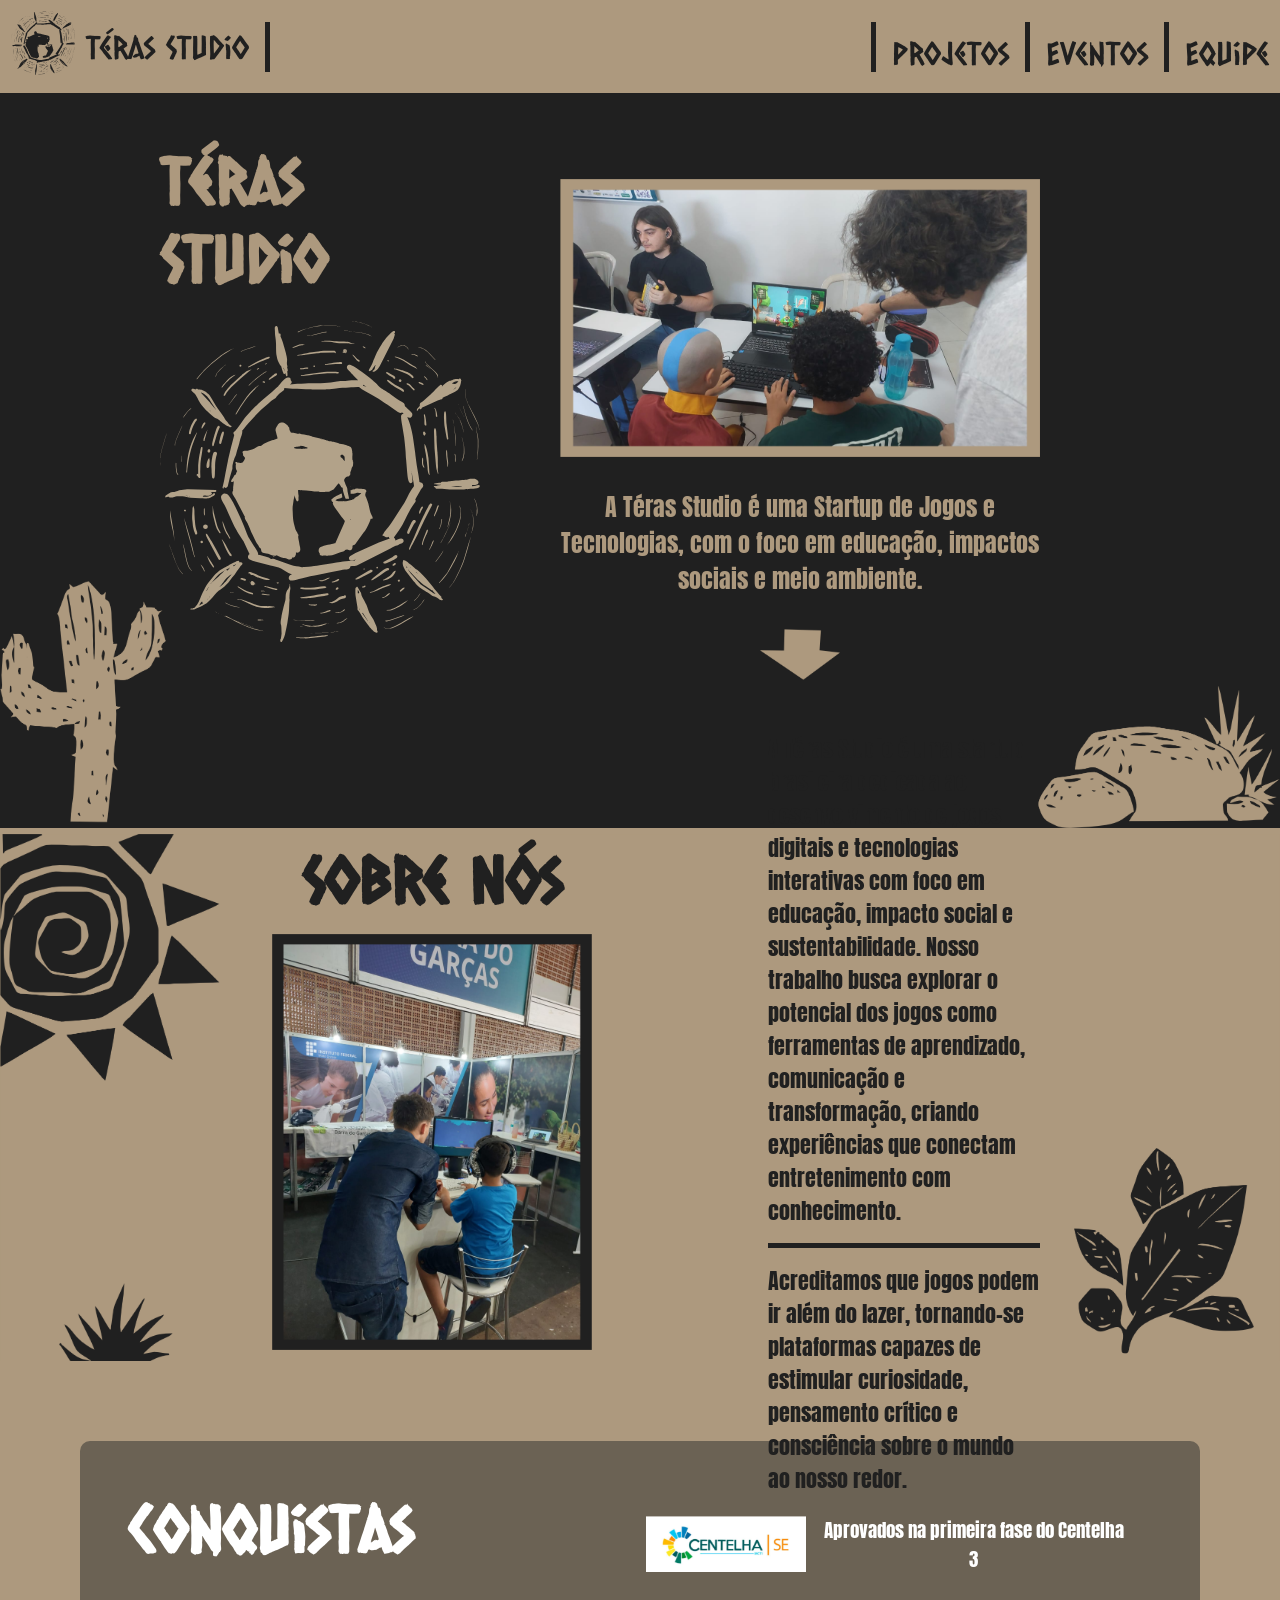
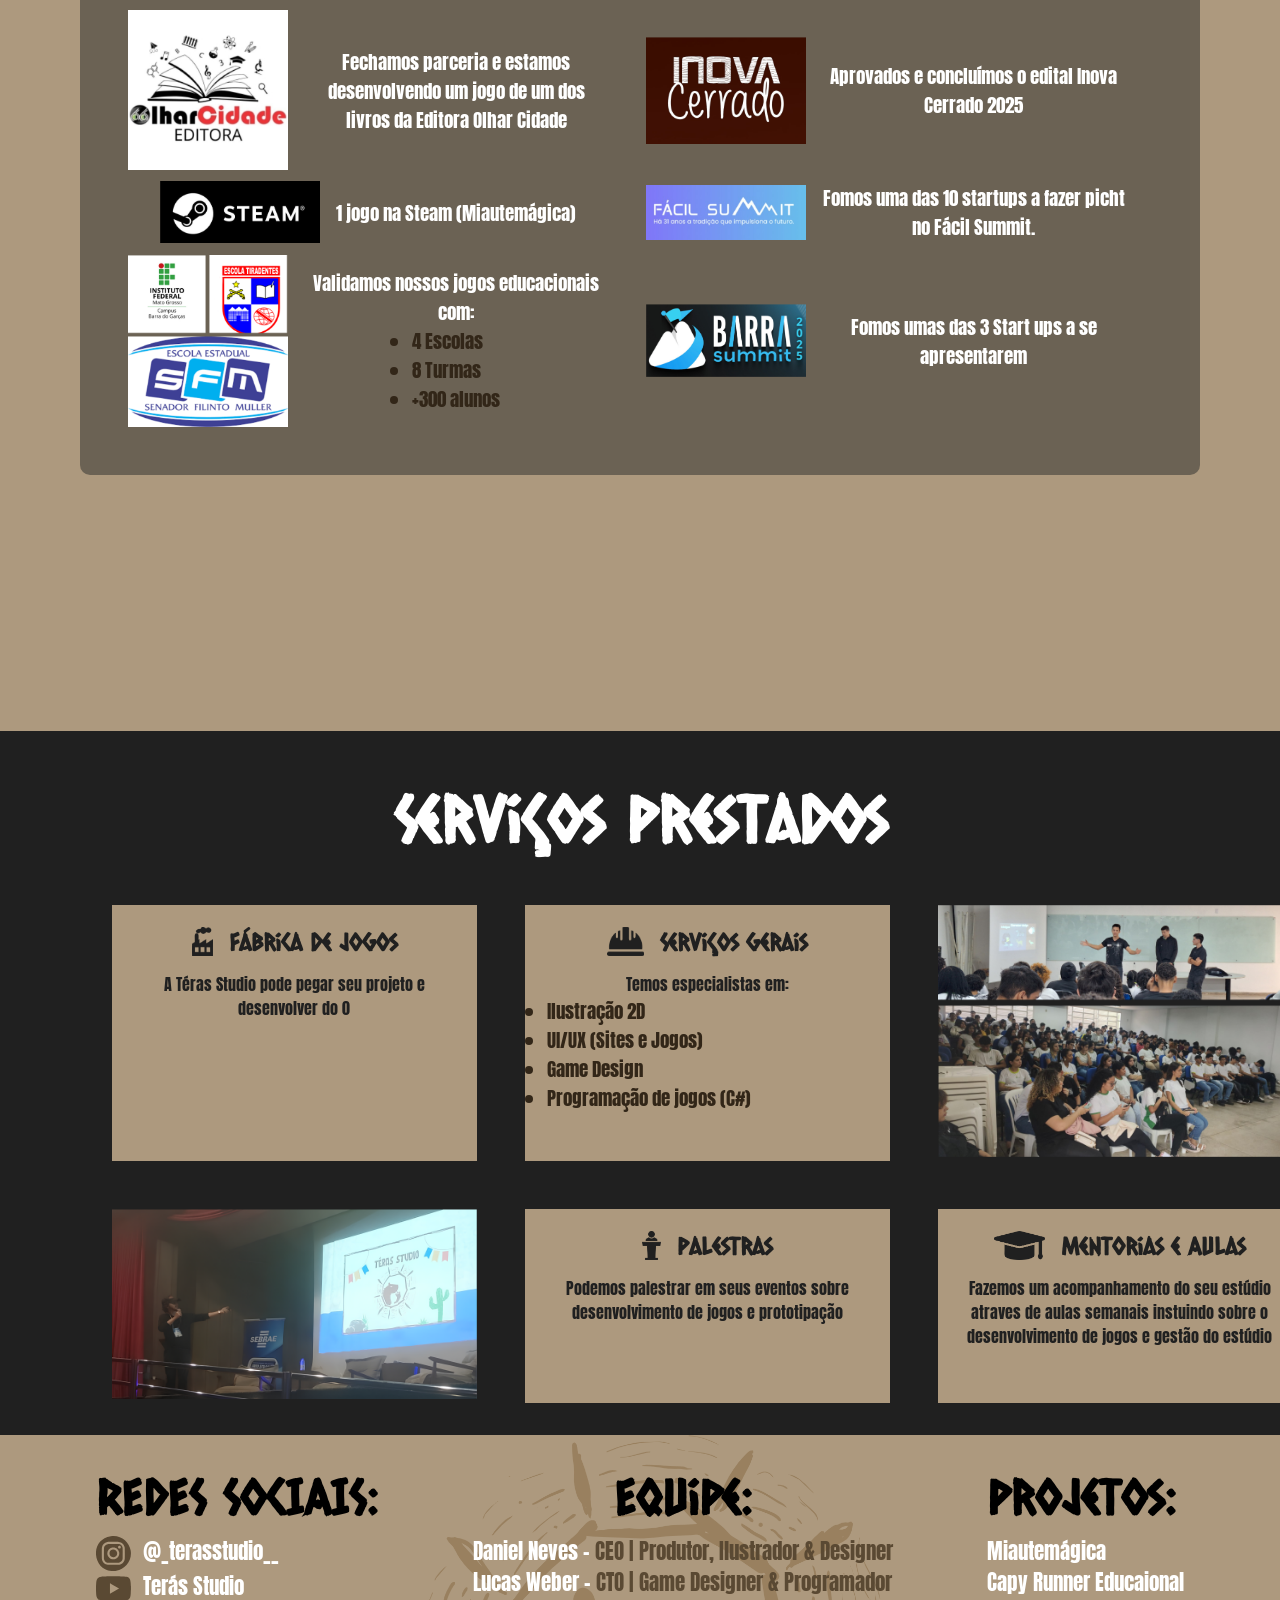
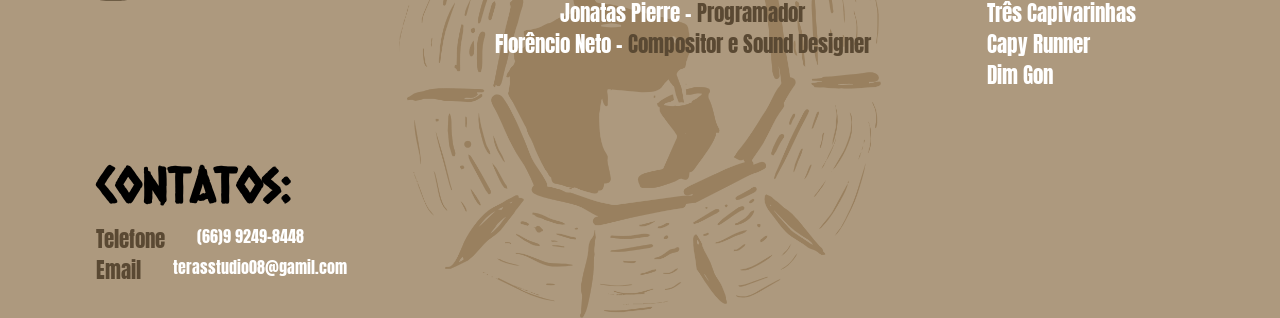
==== index.html @ 4cfc9d16 "Update index.html" ====
<!DOCTYPE html>
<html>
    <head>
        <meta charset='utf-8'>
        <meta http-equiv='X-UA-Compatible' content='IE=edge'>
        <title>Téras Studio</title>
        <meta name='viewport' content='width=device-width, initial-scale=1'>
        <link rel='stylesheet' type='text/css' media='screen' href='style.css'>
        <script src='script.js'></script>
        <link rel="icon" type="image/x-icon" href="img/logoTerasBlack.svg">
    </head>
    <body>

        <!-- Menu Superior -->
        <nav>
            <div id="navTeras">
                <a href="#">
                    <img src="img/logoTerasBlack.svg" alt="">
                </a>
                <a href="#">Téras Studio</a>
                <div class="navDiv"></div>
            </div>

            <div id="navElement">
                <div class="navDiv"></div>
                <a href="Projetos/projetos.html">Projetos</a>
                <div class="navDiv"></div>
                <a href="/Eventos/eventos.html">Eventos</a>
                <div class="navDiv"></div>
                <a href="/Equipe/equipe.html">Equipe</a>
            </div>
        </nav>

        <!-- Primeira página -->
        <header id="home1">
            <div id="homeContainer">
                <div id="home1_1">
                    <h1>Téras Studio</h1>
                    <img src="img/logoTeras.svg" alt="">
                </div>
                <div id="home1_2">
                    <img id="playTestGiroImg" src="img/Home/ImageTeras1.png" alt="">
                    <p>
A Téras Studio é uma Startup de Jogos e Tecnologias, com o foco em educação, impactos sociais e meio ambiente.
                    </p>
                    <a href="#home2Pag1">
                        <img id="seta" src="img/Home/SetaPraBaixo.png" class="flutuar" alt="">
                    </a>
                </div>
            </div>
        </header>

        <!-- Segunda página -->
        <div id="home2">

            <div id="home2Pag1">
                <div id="home2Pag1Cont1">
                    <h1>Sobre Nós</h1>
                    <img src="img/Home/LucasPlayTest.png" alt="">
                </div>
                <div id="home2Pag1Cont2">
                    <div class="RiscoPag1"></div>
                    <p>
                        A Téras Studio é uma startup brasileira dedicada ao desenvolvimento de jogos digitais 
                        e tecnologias interativas com foco em educação, impacto social e sustentabilidade. 
                        Nosso trabalho busca explorar o potencial dos jogos como ferramentas de aprendizado, 
                        comunicação e transformação, criando experiências que conectam entretenimento com conhecimento.
                    </p>
                    <div class="RiscoPag1"></div>
                    <p>
                        Acreditamos que jogos podem ir além do lazer, tornando-se plataformas capazes de estimular curiosidade, 
                        pensamento crítico e consciência sobre o mundo ao nosso redor.
                    </p>
                </div>
            </div>

            <div id="home2Pag2">
                <div id="home2Pag2Container">
                    <h1>Conquistas</h1>

                    <div class="home2Pag2Item">
                        <img src="img/Home/OlharCidade.png" alt="">
                        <p>Fechamos parceria e estamos desenvolvendo um jogo de um dos livros da Editora Olhar Cidade</p>
                    </div>
                    <div class="home2Pag2Item">
                        <img src="img/Home/Steam.png" alt="">
                        <p>1 jogo na Steam (Miautemágica) </p>
                    </div>
                    <div class="home2Pag2Item">
                        <img src="img/Home/Escolas.png" alt="">
                        <div id="home2Pag2ItemText">
                            <p>Validamos nossos jogos educacionais com:</p> 
                            <ul>
                                <li>4 Escolas</li>
                                <li>8 Turmas</li>
                                <li>+300 alunos</li>
                            </ul>
                        </div>
                        
                    </div>
                    <div class="home2Pag2Item">
                        <img src="img/Home/Centelha.png" alt="">
                        <p>Aprovados na primeira fase do Centelha 3</p>
                    </div>
                    <div class="home2Pag2Item">
                        <img src="img/Home/InovaCerrado.png" alt="">
                        <p>Aprovados e concluímos o edital Inova Cerrado 2025</p>
                    </div>
                    <div class="home2Pag2Item">
                        <img src="img/Home/FacilSummit.png" alt="">
                        <p>Fomos uma das 10 startups a fazer picht no Fácil Summit.</p>
                    </div>
                    <div class="home2Pag2Item">
                        <img src="img/Home/BarraSummit.png" alt="">
                        <p>Fomos umas das 3 Start ups a se apresentarem </p>
                    </div>

                </div>
            </div>
        </div>
        
        <!-- terceira página -->
        <div id="home3">
            <h1>Serviços Prestados</h1>
            <div id="home3Container">

                <div class="home3Item">
                    <div class="home3ItemTitle">
                        <img src="img/Home/IconFabrica.png" alt="">
                        <h2>Fábrica de Jogos</h2>
                    </div>
                    <p class="home3Itemlista">
                        A Téras Studio pode pegar seu projeto e desenvolver do 0
                    </p>
                </div>

                <div class="home3Item">
                    <div class="home3ItemTitle">
                        <img src="img/Home/IconServico.png" alt="">
                        <h2>Serviços Gerais</h2>
                    </div>
                    <p>Temos especialistas em:</p>
                    <ul>
                        <li>Ilustração 2D</li>
                        <li>UI/UX (Sites e Jogos)</li>
                        <li>Game Design</li>
                        <li>Programação de jogos (C#)</li>
                    </ul>
                </div>

                <div class="home3ContainerItem">
                    <img class="imgItem3" src="img/Home/LucasPalestraUFMT.png" alt="">
                </div>

                <div class="home3ContainerItem">
                    <img class="imgItem3" src="img/Home/DanielBarraSummit.png" alt="">
                </div>
                


                <div class="home3Item">
                    <div class="home3ItemTitle">
                        <img src="img/Home/IconPalestra.png" alt="">
                        <h2>Palestras</h2>
                    </div>
                    <p>Podemos palestrar em seus eventos sobre desenvolvimento de jogos e prototipação</p>
                </div>



                <div class="home3Item">
                    <div class="home3ItemTitle">
                        <img src="img/Home/IconAulas.png" alt="">
                        <h2>Mentorias e Aulas</h2>
                    </div>
                    <p>
                        Fazemos um acompanhamento do seu estúdio atraves de aulas semanais
                        instuindo sobre o desenvolvimento de jogos e gestão do estúdio
                    </p>
                </div>

            </div>
        </div>

        <!-- Rodapé -->
        <footer>
            <section id="infosContainer">
                <div id="socialMediasContainer">
                    <h2>REDES SOCIAIS:</h2>
                    <a class="socialMedia" href="https://www.instagram.com/_terasstudio__?igsh=emlpOHJmZ2s3c3p0">
                        <img src="img/iconINSTA.svg" alt="">
                        <p>@_terasstudio__</p>
                    </a>

                    <a class="socialMedia" href="https://youtube.com/@terasstudio412?si=KAAgz5SjvQIawoZe">
                        <img src="img/iconYT.svg" alt="">
                        <p>Terás Studio</p>
                    </a>
                </div>

                <div id="teamContainer">
                    <h2>Equipe:</h2>
                    <p>Daniel Neves - <span>CEO | Produtor, Ilustrador & Designer </span></p>
                    <p>Lucas Weber - <span>CTO | Game Designer & Programador</span></p>
                    <p>Jonatas Pierre - <span>Programador</span></p>
                    <p>Florêncio Neto - <span>Compositor e Sound Designer</span></p>

                </div>

                <div id="projectsContainer">
                    <h2>Projetos:</h2>
                    <a href="1-Miautemagica/Miautemagica.html">Miautemágica</a>
                    <a href="2-CapyRunnerEducacional/CapyRunnerEducacional.html">Capy Runner Educaional</a>
                    <a href="3-TresCapivarinhas/TresCapivarinhas.html">Três Capivarinhas</a>
                    <a href="4-CapyRunner/CapyRunnerIndex.html">Capy Runner</a>
                    <a href="5-DimGon/DinGon.html">Dim Gon</a>

                </div>
            </section>

            <section id="contacts">
                <h2>Contatos:</h2>
                <div class="contactsElement">
                    <span>Telefone</span>
                    <p>(66)9 9249-8448</p>
                </div>
                <div class="contactsElement">
                    <span>Email</span>
                    <p>terasstudio08@gamil.com</p>
                </div>
            </section>
        </footer>
    </body>
</html>
---- style.css ----
*{
    margin: 0;
    padding: 0;
}
@font-face {
    font-family:CaesarDressing;
    src: url(font/CaesarDressing-Regular.ttf);
}

@font-face {
    font-family:Anton;
    src: url(font/Anton-Regular.ttf);
}
html {
  scroll-behavior: smooth;
}
body{
    background-color: #202020;

}
body h1{
    font-family: CaesarDressing;
    font-size: 4rem;
    color: #AD997E;
}
body p{
    font-family: Anton;
    color: #AD997E;
    font-size: 1.5rem;
    text-align: center;
}
body h2{
    font-family: CaesarDressing ;
}
body a{
    text-decoration: none;
}
/*Nav Menu*/
nav{
    display: flex;
    align-items: center;
    justify-content: space-between;
    background-color: #AD997E;
    padding: 0.7rem;
    

}
#navTeras{
    display: flex;
    align-items: center;
    justify-content: center;
}
#navElement{
    display: flex;
    align-items: end;
    justify-content: center;
}

nav img{
    width: 4rem ;
    margin-right: 0.7rem;
}
nav a{
    font-family: CaesarDressing;
    font-size: 2rem;
    color:#202020
}
nav a:hover{
    color: #fff;
    transform: scale(1.05);
    transition: ease-in-out .2s;
}
.navDiv{
    background-color: #202020;
    width: 5px ;
    height: 50px;
    margin: 0 1rem 0 1rem;
}

/*Home 1*/
#home1{
    padding: 3rem 10rem 3rem 10rem;
    height: 71vh;
    background-image: url('img/Home/Page1Background.png'); 
    background-size: contain; 
    background-position: bottom; 
    background-repeat: no-repeat;
}
#homeContainer{
    display: flex;
    justify-content: center;
    align-items: center;
    gap: 0rem;
}
#home1_1 img{
    width: 20rem;
    padding-bottom: 5rem;
}
#playTestGiroImg{
    width: 30rem;
}
#seta{
    width:  5rem;
}
#home1_1{
    display: flex;
    flex-direction: column;
    align-items: center;
    justify-content: center;
    width: 45rem;
    gap: 1.5rem;

}
#home1_2{
    display: flex;
    flex-direction: column;
    justify-content: center;
    align-items: center;
    gap: 2rem;
    width: 30rem;
    margin: 0 5rem 0 5rem;
}

/*Home 2 - Page1*/

#home2Pag1{
    display: flex;
    align-items: center;
    justify-content: space-between;
    gap: 1rem;
    background-color: #AD997E;
    background-image: url('img/Home/Page2Background.png'); 
    background-size: contain; 
    background-position: bottom; 
    background-repeat: no-repeat;
    padding: 2rem 15rem 2rem 7rem ;
    margin: 0;
    height: 36.6vw;
}
#home2Pag1 h1{
    color: #202020;
}
#home2Pag1 p{
    color: #202020;
    font-size: 1.4rem;
    text-align: left;
}
#home2Pag1 img{
    width: 20rem;
}
.RiscoPag1{
    background-color: #202020;
    width: auto;
    height: 5px;
    margin: 1rem 0 1rem 0;
}
#home2Pag1Cont1{
    display: flex;
    align-items: center;
    justify-content: center;
    flex-direction: column;
    gap: 1rem;
    padding: 0 10rem 0 10rem ;
}

/*Home 2 - Page2*/
#home2Pag2{
    background-color: #AD997E;
    height: 90vh;
    padding: 5rem;
}

#home2Pag2 h1{
    color: #fff;
    padding-bottom: 2rem;
}
#home2Pag2 p{
    color: #fff;
    font-size: 1.2rem;
}
#home2Pag2Container{
    display: grid;
    grid-template-columns: 1fr 1fr; /* 2 colunas */
    grid-template-rows: repeat(4, auto); /* até 4 linhas */
    grid-auto-flow: column; /* preenche por coluna */
    gap: 0.7rem;
    border-radius: 10px;
    background-color: #6B6254;
    padding: 3rem;
}
.home2Pag2Item{
    display: flex;
    justify-content: center;
    align-items: center;
    width: 30rem;
    gap: 1rem;
}
#home2Pag2ItemText{
        display: flex;
    justify-content: center;
    align-items: center;
    flex-direction: column;
}
li{
    color: #322618;
    font-size: 1.2rem;
    font-family: Anton;
}
.home2Pag2Item img{
    width: 10rem;
}
/*Home 3*/
#home3 h1{
    text-align: center;
    color: #fff;
    margin: 3rem;
}
#home3Container{
    display: grid;
    grid-template-columns: repeat(3, 1fr); /* 3 colunas */
    grid-template-rows: repeat(2, auto); /* 2 linhas */
    gap: 3rem;
    padding: 0 7rem 0 7rem;
}
.home3Item{
    background-color: #AD997E;
    width: 20rem;
    padding: 1.4rem;
}
.home3Item p{
    color: #202020;
    font-size: 1rem;
}
.home3ItemTitle{
    display: flex;
    justify-content: center;
    align-items: center;
    gap: 1rem;
    color: #202020;
    padding-bottom: 1rem;
}
.home3ItemTitle img{
    height: 1.8rem;
}
.imgItem3{
    width: 22.8rem;
}

/*Footer*/
footer {
    background-color: #AD997E;
    margin-top: 2rem;
    background-image: url('img/Home/TerasLogoBagroundFooter.png'); 
    background-size: contain;
    background-position: center; 
    background-repeat: no-repeat; 

}

#infosContainer {
    display: flex;
    padding: 2rem 6rem;
    justify-content: space-between;
}

#infosContainer h2 {
    font-family: CaesarDressing;
    font-size: 3rem;
    margin-bottom: 10px;
}

#infosContainer p {
    font-size: 1.3rem;
    font-family: Anton;
    color: #fff;
}
#infosContainer img{
    width: 35px;
}

.socialMedia {
    display: flex;
    gap: 12px;
    font-size: 1.3rem;
    font-family: Anton;
    color: #fff;
    width: fit-content;
    text-decoration: none;
}

.socialMedia:hover {
    transform: scale(1.03);
    transition: ease-in-out .2s;
}

#teamContainer {
    text-align: center;
}
#teamContainer span{
    color:#5A4933 ;
}

#projectsContainer {
    text-align: left;
}
#projectsContainer a{
    display: flex;
    gap: 12px;
    font-size: 1.3rem;
    font-family: Anton;
    color: #fff;
    width: fit-content;
    text-decoration: none;
}
#projectsContainer a:hover{
    transform: scale(1.03);
    transition: ease-in-out .2s;
}

#contacts {
    display: flex;
    flex-direction: column;
    padding: 2rem 6rem;
    justify-content: space-between;
}

#contacts p {
    font-size: 1rem;
    font-family: Anton;
    color: #fff
}
#contacts span {
    font-size: 1.3rem;
    font-family: Anton;
    color: #5A4933
}

#contacts h2 {
    font-family: CaesarDressing;
    font-size: 3rem;
    margin-bottom: 10px;
}
.contactsElement{
    display: flex;
    gap: 2rem;
}

/*Animações*/
.flutuar {
  animation: flutuar 3s ease-in-out infinite;
}

@keyframes flutuar {
  0% {
    transform: translateY(0px);
  }
  50% {
    transform: translateY(-15px);
  }
  100% {
    transform: translateY(0px);
  }
}
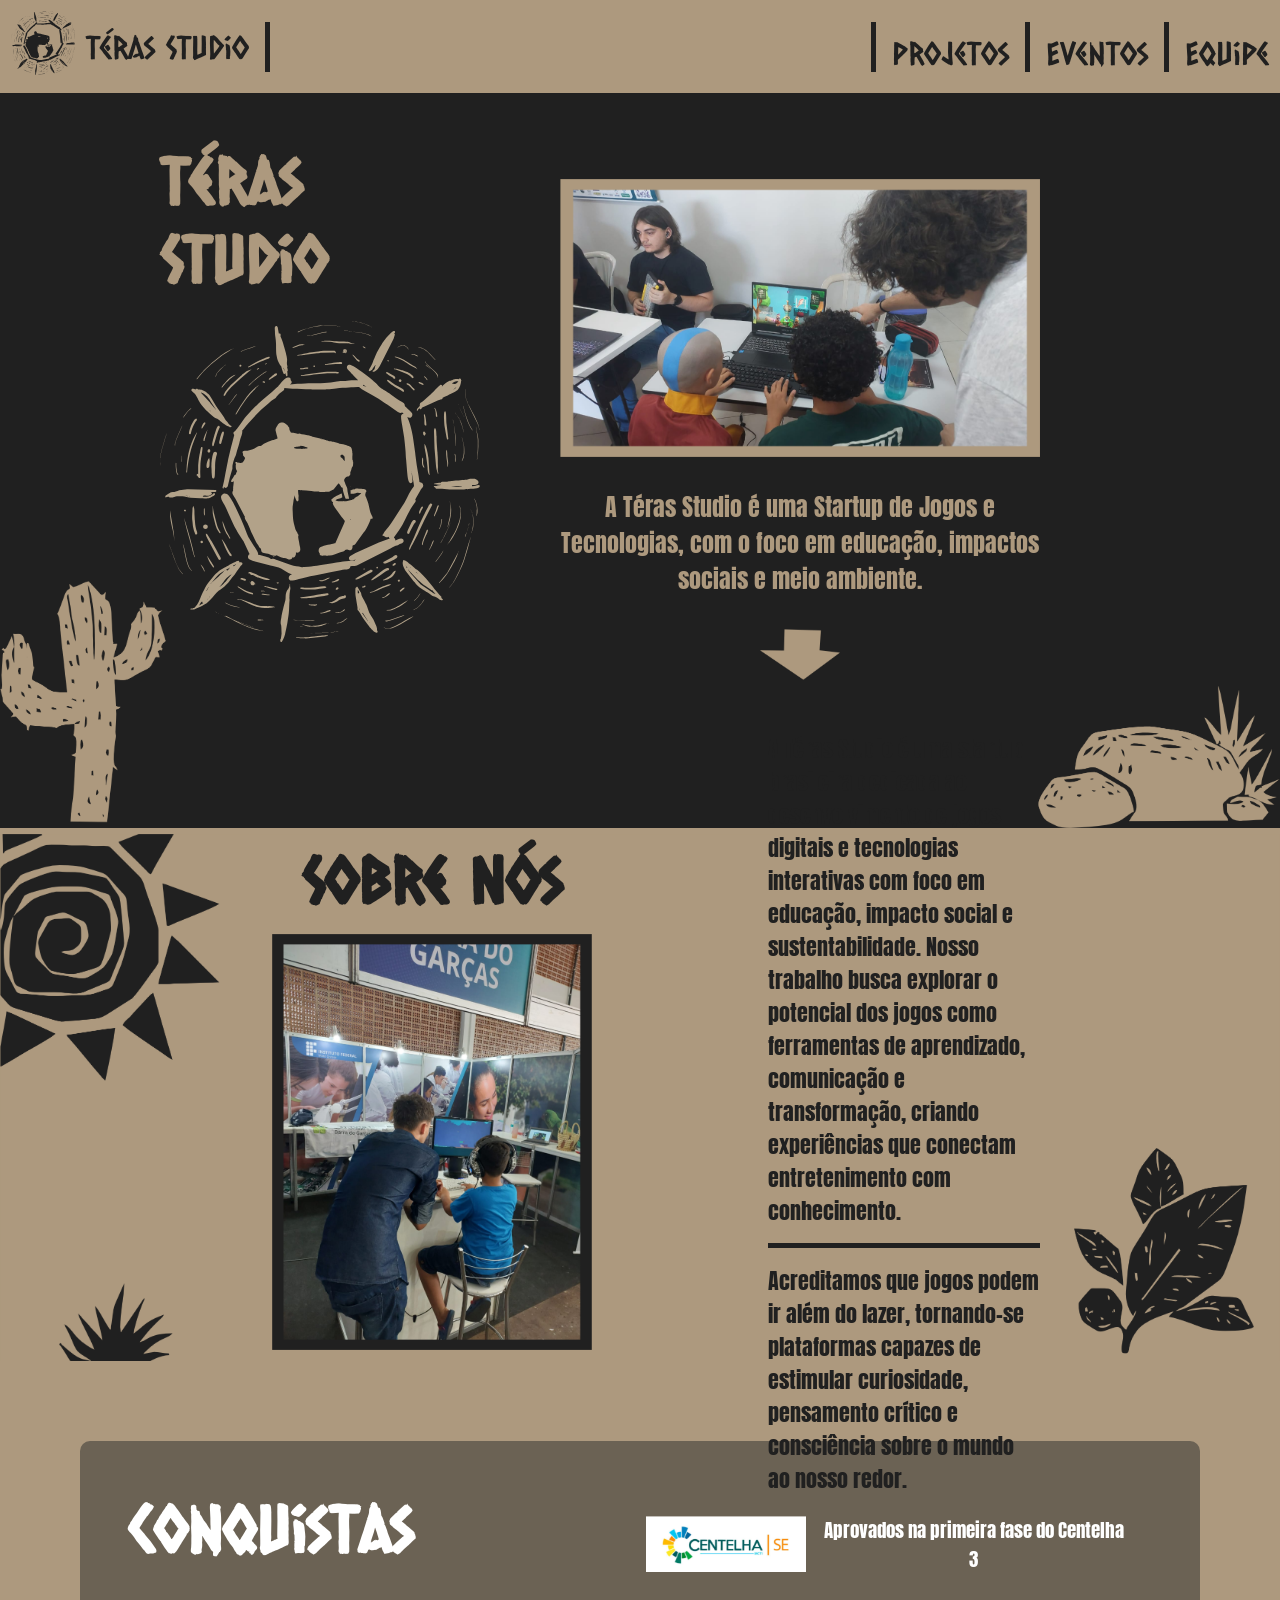
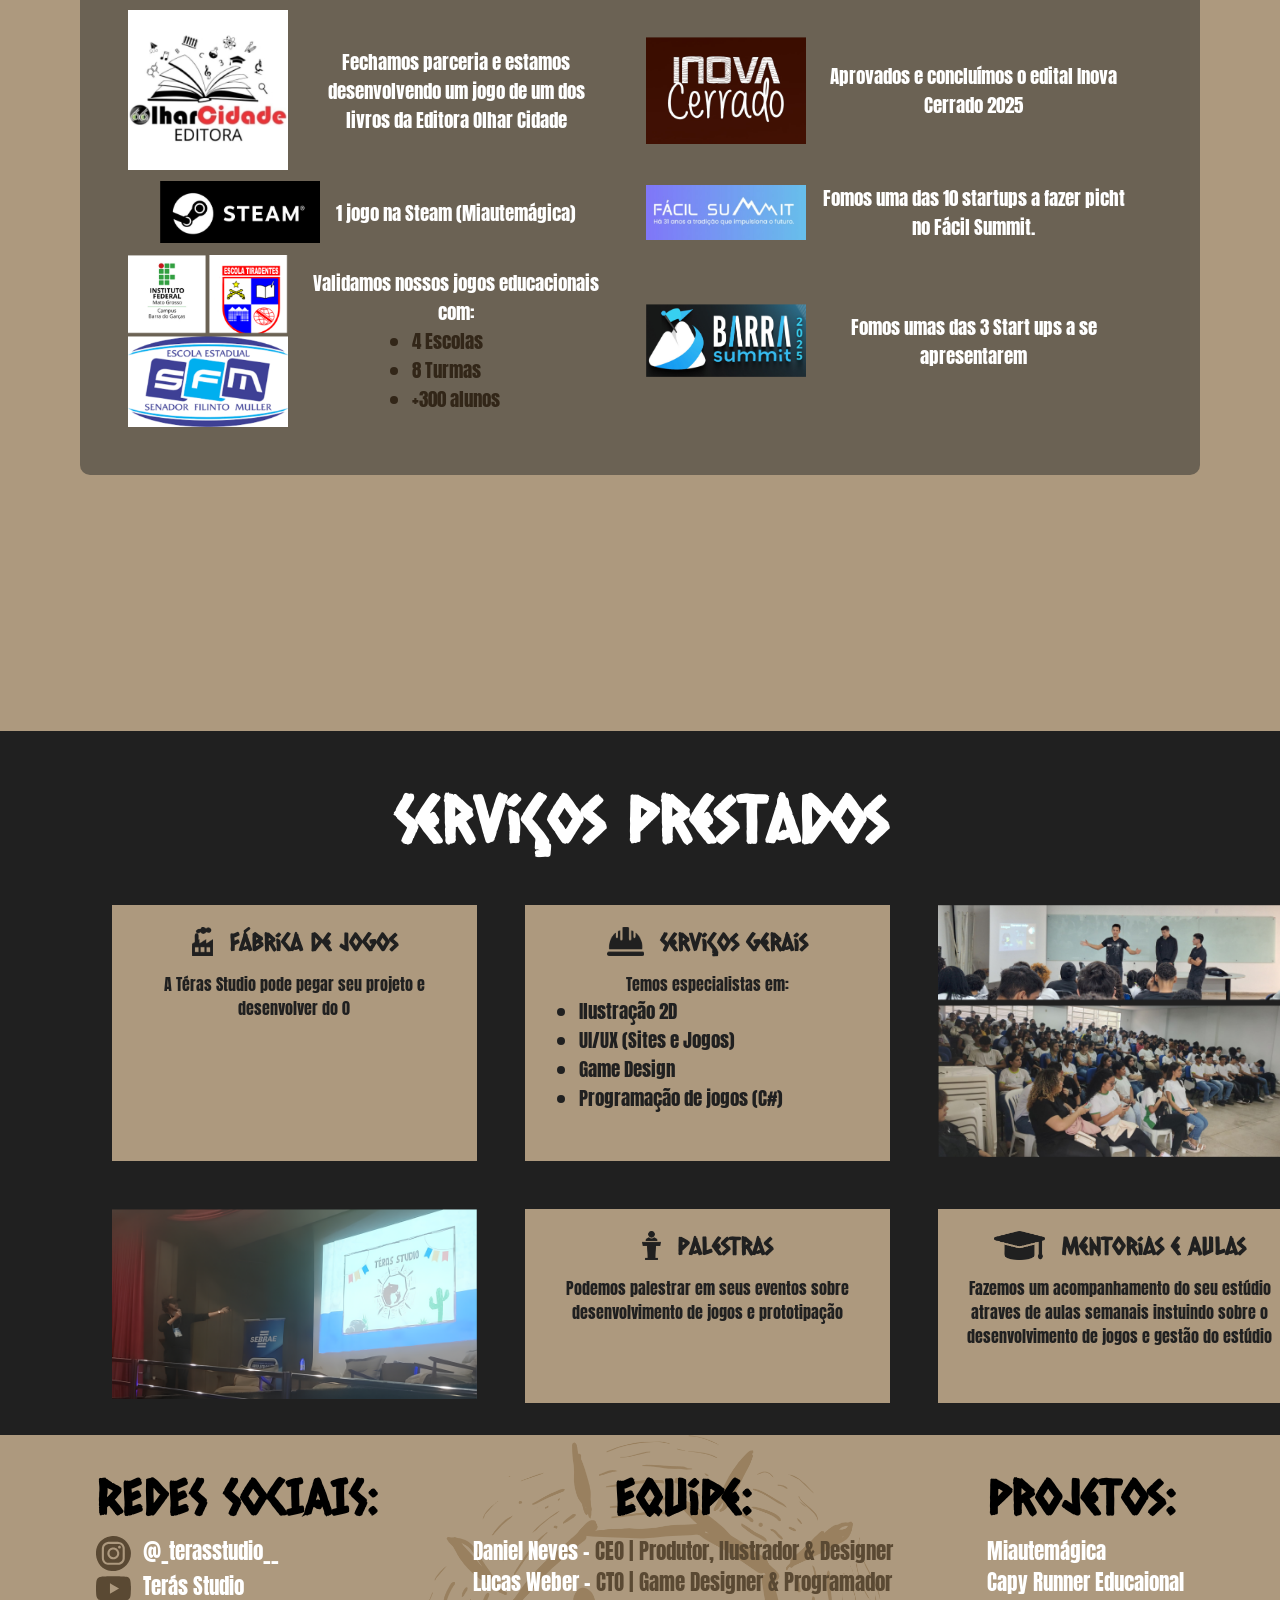
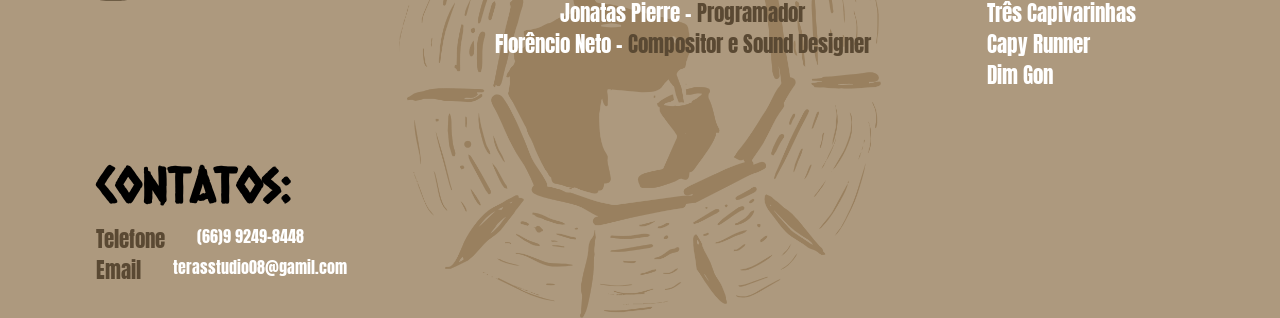
==== commit c83be38b: "Home Mobile Responsive" ====
--- a/index.html
+++ b/index.html
@@ -17,13 +17,13 @@
                 <a href="#">
                     <img src="img/logoTerasBlack.svg" alt="">
                 </a>
-                <a href="#">Téras Studio</a>
-                <div class="navDiv"></div>
+                <a href="#" id="TerasNavTitle">Téras Studio</a>
+                <div class="navDiv" id="TerasNavTitle"></div>
             </div>
 
             <div id="navElement">
-                <div class="navDiv"></div>
-                <a href="Projetos/projetos.html">Projetos</a>
+                <div class="navDiv" ></div>
+                <a href="/Projetos/projetos.html">Projetos</a>
                 <div class="navDiv"></div>
                 <a href="/Eventos/eventos.html">Eventos</a>
                 <div class="navDiv"></div>
@@ -41,7 +41,7 @@
                 <div id="home1_2">
                     <img id="playTestGiroImg" src="img/Home/ImageTeras1.png" alt="">
                     <p>
-A Téras Studio é uma Startup de Jogos e Tecnologias, com o foco em educação, impactos sociais e meio ambiente.
+                        A Téras Studio é uma Startup de Jogos e Tecnologias, com o foco em educação, impactos sociais e meio ambiente.
                     </p>
                     <a href="#home2Pag1">
                         <img id="seta" src="img/Home/SetaPraBaixo.png" class="flutuar" alt="">
--- a/style.css
+++ b/style.css
@@ -122,7 +122,6 @@
 }
 
 /*Home 2 - Page1*/
-
 #home2Pag1{
     display: flex;
     align-items: center;
@@ -169,7 +168,6 @@
     height: 90vh;
     padding: 5rem;
 }
-
 #home2Pag2 h1{
     color: #fff;
     padding-bottom: 2rem;
@@ -201,7 +199,7 @@
     align-items: center;
     flex-direction: column;
 }
-li{
+#home2 li{
     color: #322618;
     font-size: 1.2rem;
     font-family: Anton;
@@ -214,6 +212,12 @@
     text-align: center;
     color: #fff;
     margin: 3rem;
+}
+#home3 li{
+    color: #202020;
+    font-size: 1.2rem;
+    font-family: Anton;
+    margin-left: 2rem;
 }
 #home3Container{
     display: grid;
@@ -360,4 +364,134 @@
   100% {
     transform: translateY(0px);
   }
+}
+
+/*Responsividade Celular*/
+@media (max-width: 768px){
+    #TerasNavTitle{
+        display: none;
+    }
+    nav a{
+        font-size: 1.5rem;
+        padding-bottom: 0.8rem;
+    }
+    #homeContainer{
+        flex-direction: column;
+    }
+    /*Home1*/
+    #home1{
+    padding: 3rem 1rem 3rem 1rem;
+    }
+    #home1 h1{
+        font-size: 2rem;
+    }
+    #home1 p{
+        font-size: 1.4rem;
+        width: 20rem;
+    }
+    #home1_1 img{
+        width: 10rem;
+        padding-bottom: 1rem;
+    }
+    #playTestGiroImg{
+        display: none;
+    }
+    /*Home 2 - Page1*/
+    #home2Pag1{
+        background-image: none;
+        flex-direction: column;
+        padding: 2rem 1rem 2rem 1rem ;
+        height: 80vw;
+    }
+    #home2Pag1 h1{
+        font-size: 2rem;
+    }
+    #home2Pag1 p{
+        text-align: center;
+    }
+    #home2Pag1 img{
+        width: 15rem;
+    }
+    #home2Pag1Cont1{
+        padding: 0 1rem 0 1rem ;
+    }
+    /*Home 2 - Page2*/
+    #home2Pag2{
+        height: auto;
+        padding: 90vh 1rem 1rem 1rem;
+    }
+    #home2Pag2 h1{
+        font-size: 2.5rem;
+        padding-bottom: 2rem;
+    }
+    #home2Pag2 p{
+        font-size: 1.2rem;
+    }
+    #home2Pag2Container{
+        grid-template-columns: 1fr; /* 1 colunas */
+        grid-template-rows: repeat(7); /* até 4 linhas */
+        grid-auto-flow: row; /* preenche por coluna */
+        padding: 1rem;
+    }
+    .home2Pag2Item{
+        width: 20rem;
+    }
+    .home2Pag2Item img{
+        width: 7rem;
+    }
+    #home2 li{
+    font-size: 1rem;
+    }
+    /*Home 3*/
+    #home3 h1{
+        font-size: 2rem;
+        margin: 3rem 1rem 3rem 1rem;
+    }
+    #home3Container{
+        grid-template-columns: 1fr; /* 1 coluna */
+        grid-template-rows: repeat(auto);
+        gap: 2rem;
+        padding: 0 1rem 0 1rem;
+    }
+    .home3Item{
+        width: 20rem;
+        padding: 1.2rem;
+    }
+    .home3ItemTitle img{
+        height: 1.8rem;
+    }
+    .imgItem3{
+        width: 22.4rem;
+    }
+    /*Footer*/
+    footer {
+        background-image: none; 
+    }
+    #teamContainer, #teamContainer p {
+    text-align: left;
+    }
+    #infosContainer {
+        flex-direction: column;
+        padding: 1rem 1rem 1rem 1rem;
+        gap: 2rem;
+
+    }
+    #infosContainer h2 {
+        font-size: 2rem;
+    }
+    #contacts {
+        padding: 1rem;
+    }
+    #contacts h2 {
+        font-size: 2rem;
+    }
+
+
+
+
+    
+}
+/*Responsividade Tablet*/
+@media (max-width: 1024px){
+    
 }
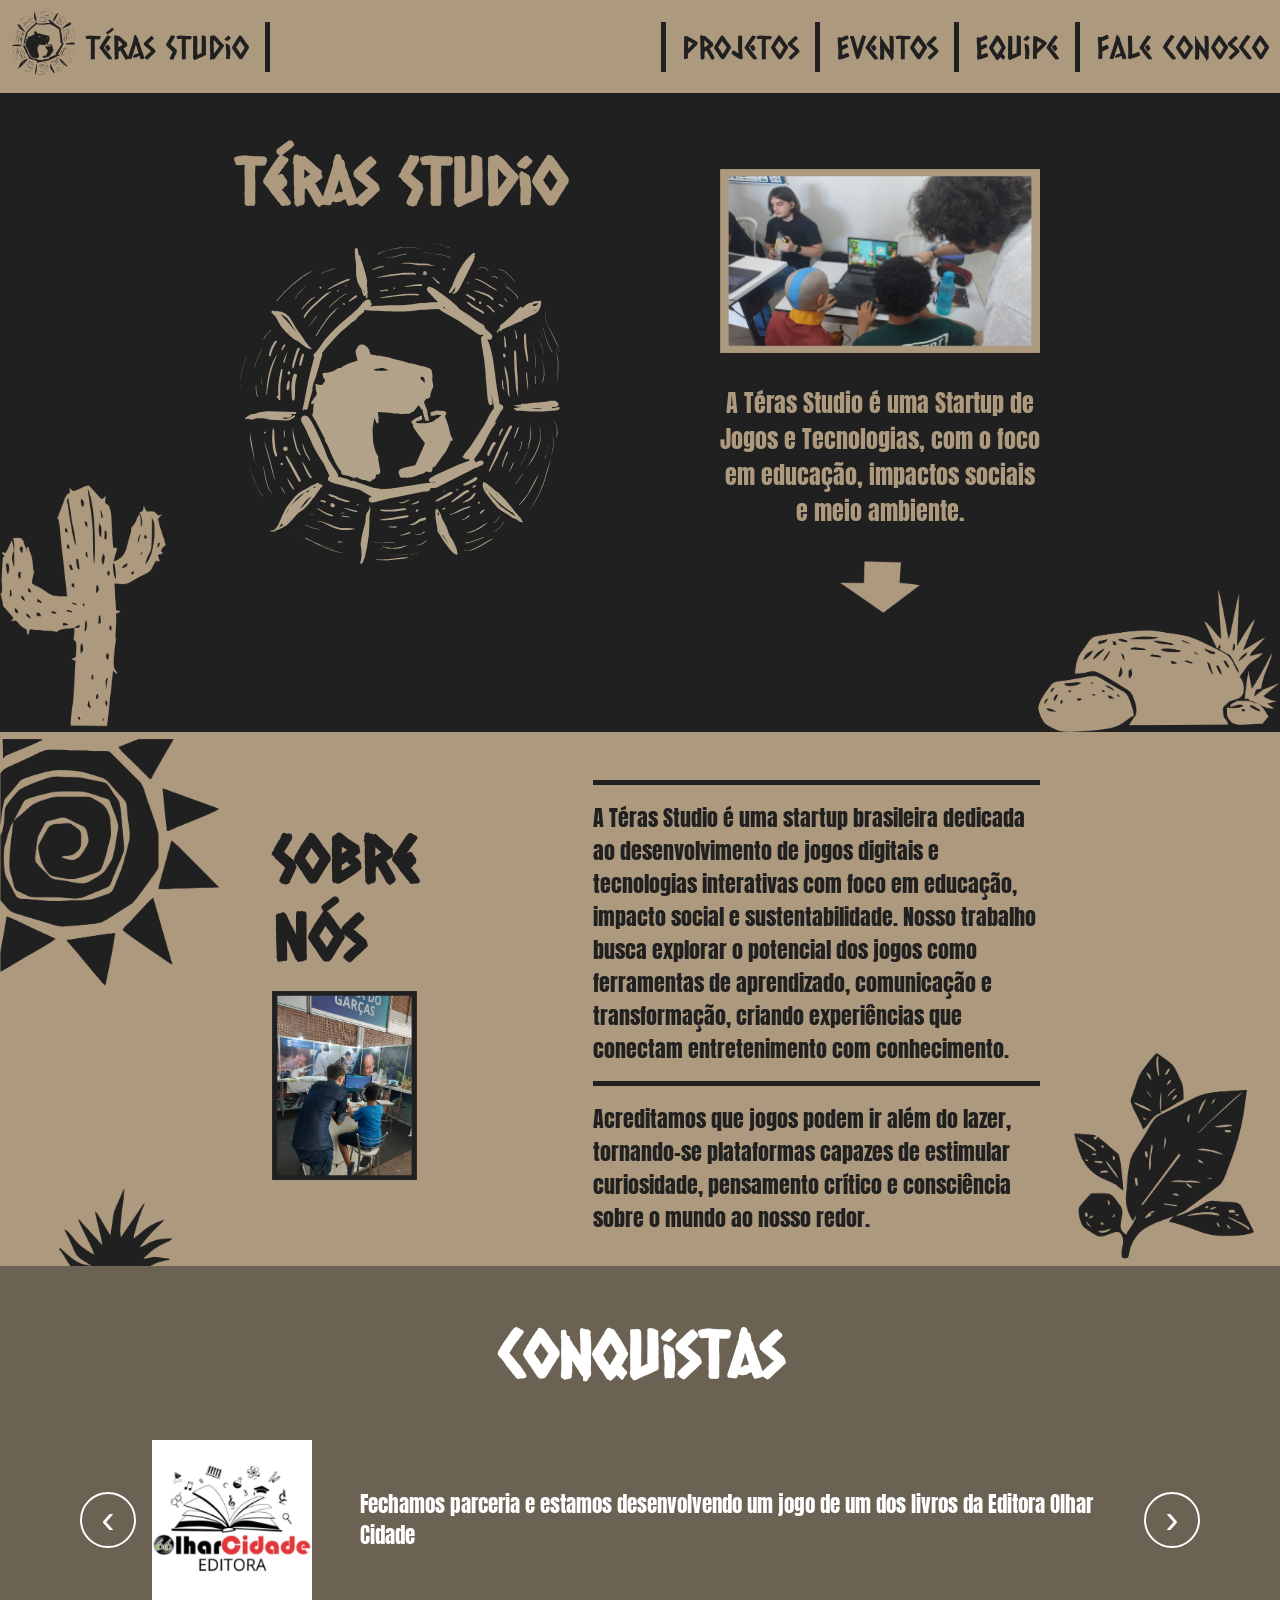
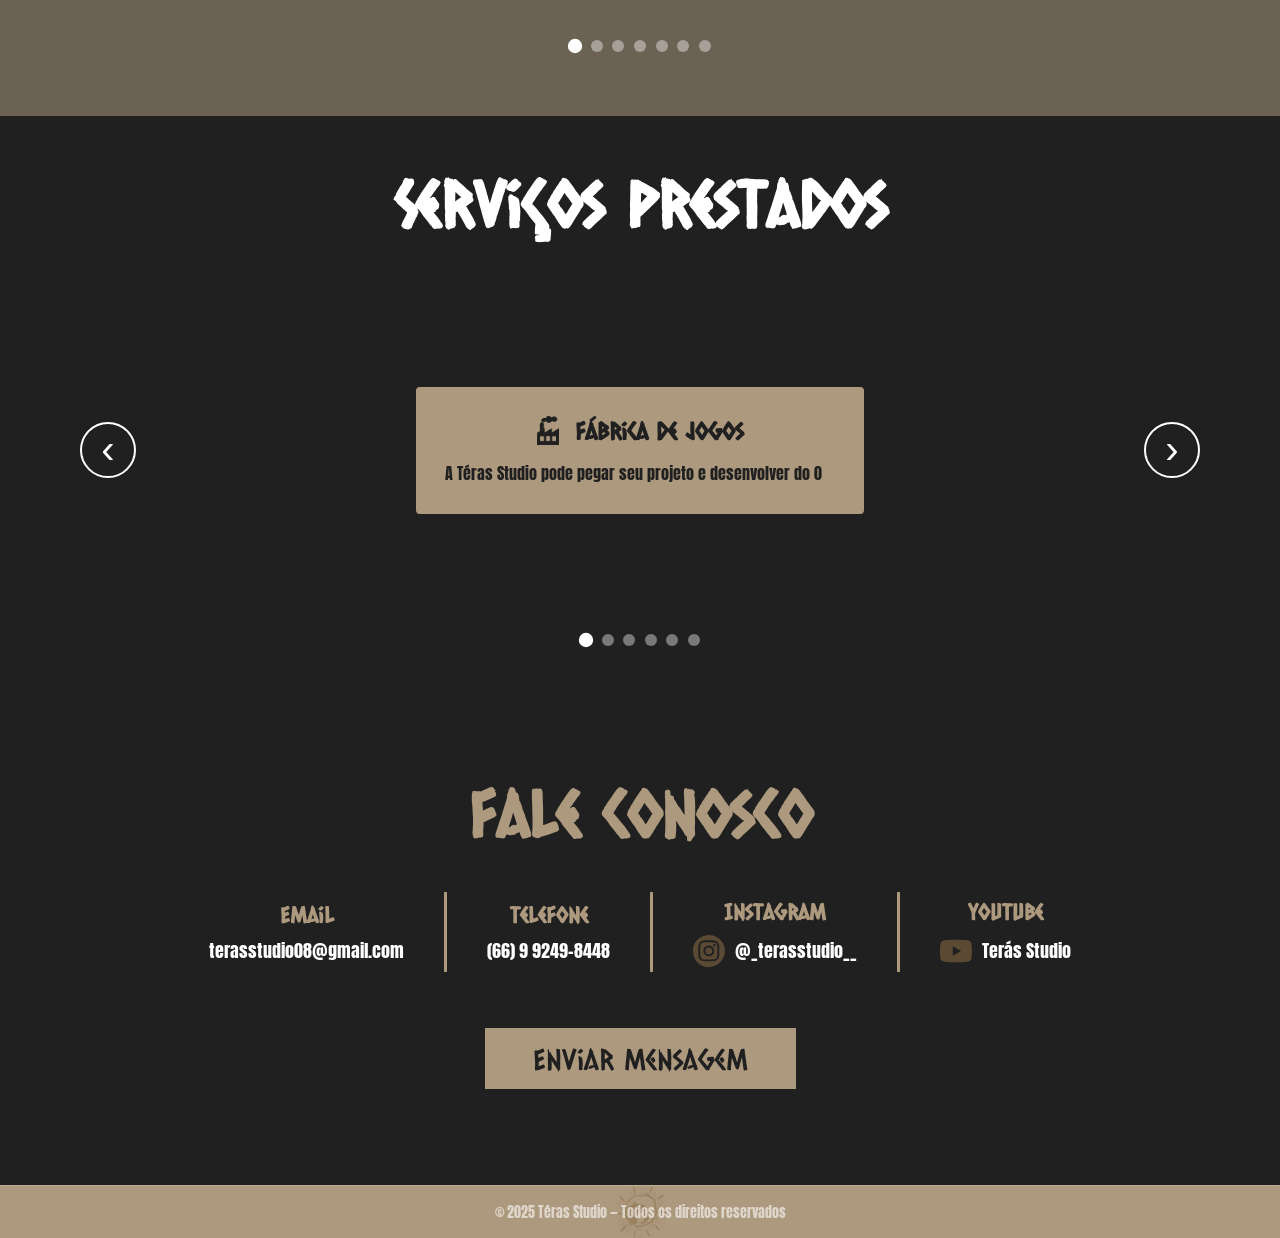
==== commit cad60479: "Feat: responsividade melhorias da responsividade para o mobile e modal de contato" ====
--- a/index.html
+++ b/index.html
@@ -21,6 +21,11 @@
                 <div class="navDiv" id="TerasNavTitle"></div>
             </div>
 
+            <button id="menuHamburger" aria-label="Abrir menu">
+                <span></span>
+                <span></span>
+                <span></span>
+            </button>
             <div id="navElement">
                 <div class="navDiv" ></div>
                 <a href="/Projetos/projetos.html">Projetos</a>
@@ -28,6 +33,8 @@
                 <a href="/Eventos/eventos.html">Eventos</a>
                 <div class="navDiv"></div>
                 <a href="/Equipe/equipe.html">Equipe</a>
+                <div class="navDiv"></div>
+                <a href="#faleConosco">Fale Conosco</a>
             </div>
         </nav>
 
@@ -75,160 +82,178 @@
             </div>
 
             <div id="home2Pag2">
-                <div id="home2Pag2Container">
-                    <h1>Conquistas</h1>
-
-                    <div class="home2Pag2Item">
-                        <img src="img/Home/OlharCidade.png" alt="">
+                <h1>Conquistas</h1>
+                <div id="conquistasCarousel">
+                    <button class="carrosselBtn" id="conquistasPrev">&#8249;</button>
+
+                    <div class="conquistaSlide ativo">
+                        <img src="img/Home/OlharCidade.png" alt="Olhar Cidade">
                         <p>Fechamos parceria e estamos desenvolvendo um jogo de um dos livros da Editora Olhar Cidade</p>
                     </div>
-                    <div class="home2Pag2Item">
-                        <img src="img/Home/Steam.png" alt="">
-                        <p>1 jogo na Steam (Miautemágica) </p>
-                    </div>
-                    <div class="home2Pag2Item">
-                        <img src="img/Home/Escolas.png" alt="">
-                        <div id="home2Pag2ItemText">
-                            <p>Validamos nossos jogos educacionais com:</p> 
+                    <div class="conquistaSlide">
+                        <img src="img/Home/Steam.png" alt="Steam">
+                        <p>1 jogo na Steam (Miautemágica)</p>
+                    </div>
+                    <div class="conquistaSlide">
+                        <img src="img/Home/Escolas.png" alt="Escolas">
+                        <div class="conquistaTextLista">
+                            <p>Validamos nossos jogos educacionais com:</p>
                             <ul>
                                 <li>4 Escolas</li>
                                 <li>8 Turmas</li>
                                 <li>+300 alunos</li>
                             </ul>
                         </div>
-                        
-                    </div>
-                    <div class="home2Pag2Item">
-                        <img src="img/Home/Centelha.png" alt="">
+                    </div>
+                    <div class="conquistaSlide">
+                        <img src="img/Home/Centelha.png" alt="Centelha">
                         <p>Aprovados na primeira fase do Centelha 3</p>
                     </div>
-                    <div class="home2Pag2Item">
-                        <img src="img/Home/InovaCerrado.png" alt="">
+                    <div class="conquistaSlide">
+                        <img src="img/Home/InovaCerrado.png" alt="Inova Cerrado">
                         <p>Aprovados e concluímos o edital Inova Cerrado 2025</p>
                     </div>
-                    <div class="home2Pag2Item">
-                        <img src="img/Home/FacilSummit.png" alt="">
-                        <p>Fomos uma das 10 startups a fazer picht no Fácil Summit.</p>
-                    </div>
-                    <div class="home2Pag2Item">
-                        <img src="img/Home/BarraSummit.png" alt="">
-                        <p>Fomos umas das 3 Start ups a se apresentarem </p>
-                    </div>
-
-                </div>
+                    <div class="conquistaSlide">
+                        <img src="img/Home/FacilSummit.png" alt="Fácil Summit">
+                        <p>Fomos uma das 10 startups a fazer pitch no Fácil Summit</p>
+                    </div>
+                    <div class="conquistaSlide">
+                        <img src="img/Home/BarraSummit.png" alt="Barra Summit">
+                        <p>Fomos uma das 3 startups a se apresentar no Barra Summit</p>
+                    </div>
+
+                    <button class="carrosselBtn" id="conquistasNext">&#8250;</button>
+                </div>
+                <div id="conquistasDots"></div>
             </div>
         </div>
         
         <!-- terceira página -->
         <div id="home3">
             <h1>Serviços Prestados</h1>
-            <div id="home3Container">
-
-                <div class="home3Item">
-                    <div class="home3ItemTitle">
-                        <img src="img/Home/IconFabrica.png" alt="">
-                        <h2>Fábrica de Jogos</h2>
-                    </div>
-                    <p class="home3Itemlista">
-                        A Téras Studio pode pegar seu projeto e desenvolver do 0
-                    </p>
-                </div>
-
-                <div class="home3Item">
-                    <div class="home3ItemTitle">
-                        <img src="img/Home/IconServico.png" alt="">
-                        <h2>Serviços Gerais</h2>
-                    </div>
-                    <p>Temos especialistas em:</p>
-                    <ul>
-                        <li>Ilustração 2D</li>
-                        <li>UI/UX (Sites e Jogos)</li>
-                        <li>Game Design</li>
-                        <li>Programação de jogos (C#)</li>
-                    </ul>
-                </div>
-
-                <div class="home3ContainerItem">
-                    <img class="imgItem3" src="img/Home/LucasPalestraUFMT.png" alt="">
-                </div>
-
-                <div class="home3ContainerItem">
-                    <img class="imgItem3" src="img/Home/DanielBarraSummit.png" alt="">
-                </div>
-                
-
-
-                <div class="home3Item">
-                    <div class="home3ItemTitle">
-                        <img src="img/Home/IconPalestra.png" alt="">
-                        <h2>Palestras</h2>
-                    </div>
-                    <p>Podemos palestrar em seus eventos sobre desenvolvimento de jogos e prototipação</p>
-                </div>
-
-
-
-                <div class="home3Item">
-                    <div class="home3ItemTitle">
-                        <img src="img/Home/IconAulas.png" alt="">
-                        <h2>Mentorias e Aulas</h2>
-                    </div>
-                    <p>
-                        Fazemos um acompanhamento do seu estúdio atraves de aulas semanais
-                        instuindo sobre o desenvolvimento de jogos e gestão do estúdio
-                    </p>
-                </div>
-
+            <div id="servicosCarousel">
+                <button class="carrosselBtn" id="servicosPrev">&#8249;</button>
+
+                <div class="servicoSlide ativo">
+                    <div class="home3Item">
+                        <div class="home3ItemTitle">
+                            <img src="img/Home/IconFabrica.png" alt="">
+                            <h2>Fábrica de Jogos</h2>
+                        </div>
+                        <p>A Téras Studio pode pegar seu projeto e desenvolver do 0</p>
+                    </div>
+                </div>
+
+                <div class="servicoSlide">
+                    <div class="home3Item">
+                        <div class="home3ItemTitle">
+                            <img src="img/Home/IconServico.png" alt="">
+                            <h2>Serviços Gerais</h2>
+                        </div>
+                        <p>Temos especialistas em:</p>
+                        <ul>
+                            <li>Ilustração 2D</li>
+                            <li>UI/UX (Sites e Jogos)</li>
+                            <li>Game Design</li>
+                            <li>Programação de jogos (C#)</li>
+                        </ul>
+                    </div>
+                </div>
+
+                <div class="servicoSlide">
+                    <div class="home3Item">
+                        <div class="home3ItemTitle">
+                            <img src="img/Home/IconPalestra.png" alt="">
+                            <h2>Palestras</h2>
+                        </div>
+                        <p>Podemos palestrar em seus eventos sobre desenvolvimento de jogos e prototipação</p>
+                    </div>
+                </div>
+
+                <div class="servicoSlide">
+                    <div class="home3Item">
+                        <div class="home3ItemTitle">
+                            <img src="img/Home/IconAulas.png" alt="">
+                            <h2>Mentorias e Aulas</h2>
+                        </div>
+                        <p>Fazemos um acompanhamento do seu estúdio através de aulas semanais instruindo sobre o desenvolvimento de jogos e gestão do estúdio</p>
+                    </div>
+                </div>
+
+                <div class="servicoSlide">
+                    <img class="servicoSlideImg" src="img/Home/LucasPalestraUFMT.png" alt="Lucas palestrando na UFMT">
+                </div>
+
+                <div class="servicoSlide">
+                    <img class="servicoSlideImg" src="img/Home/DanielBarraSummit.png" alt="Daniel no Barra Summit">
+                </div>
+
+                <button class="carrosselBtn" id="servicosNext">&#8250;</button>
+            </div>
+            <div id="servicosDots"></div>
+        </div>
+
+        <!-- Fale Conosco -->
+        <div id="faleConosco">
+            <h1>Fale Conosco</h1>
+            <div id="faleConoscoContainer">
+                <div class="contatoItem">
+                    <h2>Email</h2>
+                    <p>terasstudio08@gmail.com</p>
+                </div>
+                <div class="contatoItemDivisor"></div>
+                <div class="contatoItem">
+                    <h2>Telefone</h2>
+                    <p>(66) 9 9249-8448</p>
+                </div>
+                <div class="contatoItemDivisor"></div>
+                <div class="contatoItem">
+                    <h2>Instagram</h2>
+                    <a class="contatoSocial" href="https://www.instagram.com/_terasstudio__?igsh=emlpOHJmZ2s3c3p0">
+                        <img src="img/iconINSTA.svg" alt="Instagram">
+                        <span>@_terasstudio__</span>
+                    </a>
+                </div>
+                <div class="contatoItemDivisor"></div>
+                <div class="contatoItem">
+                    <h2>YouTube</h2>
+                    <a class="contatoSocial" href="https://youtube.com/@terasstudio412?si=KAAgz5SjvQIawoZe">
+                        <img src="img/iconYT.svg" alt="YouTube">
+                        <span>Terás Studio</span>
+                    </a>
+                </div>
+            </div>
+            <button id="btnAbrirForm">Enviar Mensagem</button>
+        </div>
+
+        <!-- Modal Fale Conosco -->
+        <div id="modalOverlay">
+            <div id="modal">
+                <button id="modalFechar">&times;</button>
+                <h2>Enviar Mensagem</h2>
+                <form id="faleConoscoForm">
+                    <div class="formGroup">
+                        <label for="formNome">Nome</label>
+                        <input type="text" id="formNome" placeholder="Seu nome" required>
+                    </div>
+                    <div class="formGroup">
+                        <label for="formEmail">Email</label>
+                        <input type="email" id="formEmail" placeholder="seu@email.com" required>
+                    </div>
+                    <div class="formGroup">
+                        <label for="formMensagem">Mensagem</label>
+                        <textarea id="formMensagem" placeholder="Sua mensagem..." rows="5" required></textarea>
+                    </div>
+                    <button type="submit" id="formBtn">Enviar</button>
+                </form>
             </div>
         </div>
 
         <!-- Rodapé -->
         <footer>
-            <section id="infosContainer">
-                <div id="socialMediasContainer">
-                    <h2>REDES SOCIAIS:</h2>
-                    <a class="socialMedia" href="https://www.instagram.com/_terasstudio__?igsh=emlpOHJmZ2s3c3p0">
-                        <img src="img/iconINSTA.svg" alt="">
-                        <p>@_terasstudio__</p>
-                    </a>
-
-                    <a class="socialMedia" href="https://youtube.com/@terasstudio412?si=KAAgz5SjvQIawoZe">
-                        <img src="img/iconYT.svg" alt="">
-                        <p>Terás Studio</p>
-                    </a>
-                </div>
-
-                <div id="teamContainer">
-                    <h2>Equipe:</h2>
-                    <p>Daniel Neves - <span>CEO | Produtor, Ilustrador & Designer </span></p>
-                    <p>Lucas Weber - <span>CTO | Game Designer & Programador</span></p>
-                    <p>Jonatas Pierre - <span>Programador</span></p>
-                    <p>Florêncio Neto - <span>Compositor e Sound Designer</span></p>
-
-                </div>
-
-                <div id="projectsContainer">
-                    <h2>Projetos:</h2>
-                    <a href="1-Miautemagica/Miautemagica.html">Miautemágica</a>
-                    <a href="2-CapyRunnerEducacional/CapyRunnerEducacional.html">Capy Runner Educaional</a>
-                    <a href="3-TresCapivarinhas/TresCapivarinhas.html">Três Capivarinhas</a>
-                    <a href="4-CapyRunner/CapyRunnerIndex.html">Capy Runner</a>
-                    <a href="5-DimGon/DinGon.html">Dim Gon</a>
-
-                </div>
-            </section>
-
-            <section id="contacts">
-                <h2>Contatos:</h2>
-                <div class="contactsElement">
-                    <span>Telefone</span>
-                    <p>(66)9 9249-8448</p>
-                </div>
-                <div class="contactsElement">
-                    <span>Email</span>
-                    <p>terasstudio08@gamil.com</p>
-                </div>
-            </section>
+            <div id="footerCopyright">
+                <p>© 2025 Téras Studio — Todos os direitos reservados</p>
+            </div>
         </footer>
     </body>
 </html>
--- a/style.css
+++ b/style.css
@@ -1,6 +1,7 @@
 *{
     margin: 0;
     padding: 0;
+    box-sizing: border-box;
 }
 @font-face {
     font-family:CaesarDressing;
@@ -13,10 +14,17 @@
 }
 html {
   scroll-behavior: smooth;
+  overflow-x: hidden;
+  width: 100%;
 }
 body{
     background-color: #202020;
-
+    overflow-x: hidden;
+    width: 100%;
+}
+img {
+    max-width: 100%;
+    height: auto;
 }
 body h1{
     font-family: CaesarDressing;
@@ -42,8 +50,7 @@
     justify-content: space-between;
     background-color: #AD997E;
     padding: 0.7rem;
-    
-
+    position: relative;
 }
 #navTeras{
     display: flex;
@@ -52,10 +59,12 @@
 }
 #navElement{
     display: flex;
-    align-items: end;
-    justify-content: center;
-}
-
+    align-items: center;
+    justify-content: center;
+}
+#menuHamburger {
+    display: none;
+}
 nav img{
     width: 4rem ;
     margin-right: 0.7rem;
@@ -128,13 +137,13 @@
     justify-content: space-between;
     gap: 1rem;
     background-color: #AD997E;
-    background-image: url('img/Home/Page2Background.png'); 
-    background-size: contain; 
-    background-position: bottom; 
+    background-image: url('img/Home/Page2Background.png');
+    background-size: contain;
+    background-position: bottom;
     background-repeat: no-repeat;
     padding: 2rem 15rem 2rem 7rem ;
     margin: 0;
-    height: 36.6vw;
+    min-height: 36.6vw;
 }
 #home2Pag1 h1{
     color: #202020;
@@ -162,78 +171,139 @@
     padding: 0 10rem 0 10rem ;
 }
 
-/*Home 2 - Page2*/
+/*Home 2 - Page2 (Carrossel Conquistas)*/
 #home2Pag2{
-    background-color: #AD997E;
-    height: 90vh;
-    padding: 5rem;
+    background-color: #6B6254;
+    padding: 3rem 5rem 4rem 5rem;
+    text-align: center;
 }
 #home2Pag2 h1{
     color: #fff;
     padding-bottom: 2rem;
 }
-#home2Pag2 p{
-    color: #fff;
-    font-size: 1.2rem;
-}
-#home2Pag2Container{
-    display: grid;
-    grid-template-columns: 1fr 1fr; /* 2 colunas */
-    grid-template-rows: repeat(4, auto); /* até 4 linhas */
-    grid-auto-flow: column; /* preenche por coluna */
-    gap: 0.7rem;
-    border-radius: 10px;
-    background-color: #6B6254;
-    padding: 3rem;
-}
-.home2Pag2Item{
-    display: flex;
-    justify-content: center;
-    align-items: center;
-    width: 30rem;
+#conquistasCarousel {
+    display: flex;
+    align-items: center;
+    justify-content: center;
     gap: 1rem;
-}
-#home2Pag2ItemText{
-        display: flex;
-    justify-content: center;
-    align-items: center;
+    min-height: 12rem;
+}
+.conquistaSlide {
+    display: none;
+    align-items: center;
+    justify-content: center;
+    gap: 3rem;
+    flex: 1;
+}
+.conquistaSlide.ativo {
+    display: flex;
+}
+.conquistaSlide img {
+    width: 10rem;
+    flex-shrink: 0;
+}
+.conquistaSlide p {
+    color: #fff;
+    font-size: 1.3rem;
+    text-align: left;
+}
+.conquistaTextLista {
+    display: flex;
     flex-direction: column;
-}
-#home2 li{
+    align-items: flex-start;
+    gap: 0.4rem;
+}
+.conquistaTextLista p {
+    color: #fff;
+    font-size: 1.3rem;
+    text-align: left;
+}
+#home2 li {
     color: #322618;
-    font-size: 1.2rem;
-    font-family: Anton;
-}
-.home2Pag2Item img{
-    width: 10rem;
-}
-/*Home 3*/
+    font-size: 1.1rem;
+    font-family: Anton;
+    text-align: left;
+}
+.carrosselBtn {
+    background: none;
+    border: 2px solid #fff;
+    color: #fff;
+    font-size: 2.5rem;
+    cursor: pointer;
+    border-radius: 50%;
+    width: 3.5rem;
+    height: 3.5rem;
+    display: flex;
+    align-items: center;
+    justify-content: center;
+    flex-shrink: 0;
+    transition: background-color 0.2s;
+    padding-bottom: 0.15rem;
+}
+.carrosselBtn:hover {
+    background-color: rgba(255,255,255,0.25);
+}
+#conquistasDots {
+    display: flex;
+    justify-content: center;
+    gap: 0.6rem;
+    margin-top: 1.5rem;
+}
+.dot {
+    width: 0.75rem;
+    height: 0.75rem;
+    border-radius: 50%;
+    background-color: rgba(255,255,255,0.4);
+    cursor: pointer;
+    transition: background-color 0.2s, transform 0.2s;
+    border: none;
+}
+.dot.ativo {
+    background-color: #fff;
+    transform: scale(1.2);
+}
+/*Home 3 (Carrossel Serviços)*/
+#home3 {
+    padding: 0 5rem 4rem 5rem;
+}
 #home3 h1{
     text-align: center;
     color: #fff;
-    margin: 3rem;
-}
-#home3 li{
-    color: #202020;
-    font-size: 1.2rem;
-    font-family: Anton;
-    margin-left: 2rem;
-}
-#home3Container{
-    display: grid;
-    grid-template-columns: repeat(3, 1fr); /* 3 colunas */
-    grid-template-rows: repeat(2, auto); /* 2 linhas */
-    gap: 3rem;
-    padding: 0 7rem 0 7rem;
+    margin: 3rem 0;
+}
+#servicosCarousel {
+    display: flex;
+    align-items: center;
+    justify-content: center;
+    gap: 1rem;
+    min-height: 20rem;
+}
+.servicoSlide {
+    display: none;
+    align-items: center;
+    justify-content: center;
+    flex: 1;
+}
+.servicoSlide.ativo {
+    display: flex;
+}
+.servicoSlideImg {
+    width: 100%;
+    max-width: 38rem;
+    height: auto;
+    border-radius: 4px;
 }
 .home3Item{
     background-color: #AD997E;
-    width: 20rem;
-    padding: 1.4rem;
+    width: 100%;
+    max-width: 28rem;
+    padding: 1.8rem;
+    border-radius: 4px;
 }
 .home3Item p{
     color: #202020;
     font-size: 1rem;
+    text-align: left;
 }
 .home3ItemTitle{
     display: flex;
@@ -243,11 +313,26 @@
     color: #202020;
     padding-bottom: 1rem;
 }
+.home3ItemTitle h2 {
+    color: #202020;
+    font-family: CaesarDressing;
+    font-size: 1.5rem;
+}
 .home3ItemTitle img{
     height: 1.8rem;
 }
-.imgItem3{
-    width: 22.8rem;
+#home3 li{
+    color: #202020;
+    font-size: 1rem;
+    font-family: Anton;
+    margin-left: 2rem;
+    text-align: left;
+}
+#servicosDots {
+    display: flex;
+    justify-content: center;
+    gap: 0.6rem;
+    margin-top: 1.5rem;
 }
 
 /*Footer*/
@@ -347,6 +432,186 @@
 .contactsElement{
     display: flex;
     gap: 2rem;
+}
+#footerCopyright {
+    text-align: center;
+    padding: 1rem 2rem;
+    border-top: 1px solid rgba(255,255,255,0.2);
+}
+#footerCopyright p {
+    font-family: Anton;
+    font-size: 0.85rem;
+    color: rgba(255,255,255,0.6);
+    text-align: center;
+}
+
+/*Fale Conosco*/
+#faleConosco {
+    padding: 4rem 5rem;
+    text-align: center;
+}
+#faleConosco > h1 {
+    margin-bottom: 2.5rem;
+}
+#faleConoscoContainer {
+    display: flex;
+    gap: 0;
+    justify-content: center;
+    align-items: center;
+    flex-wrap: wrap;
+    margin-bottom: 2.5rem;
+}
+.contatoItem {
+    display: flex;
+    flex-direction: column;
+    align-items: center;
+    gap: 0.6rem;
+    padding: 0 2.5rem;
+}
+.contatoItemDivisor {
+    background-color: #AD997E;
+    width: 3px;
+    height: 5rem;
+}
+.contatoItem h2 {
+    font-family: CaesarDressing;
+    font-size: 1.4rem;
+    color: #AD997E;
+}
+.contatoItem p {
+    color: #fff;
+    font-size: 1.1rem;
+    text-align: center;
+    font-family: Anton;
+}
+.contatoSocial {
+    display: flex;
+    align-items: center;
+    gap: 0.6rem;
+    text-decoration: none;
+    transition: transform 0.2s;
+}
+.contatoSocial:hover {
+    transform: scale(1.05);
+}
+.contatoSocial img {
+    width: 2rem;
+}
+.contatoSocial span {
+    font-family: Anton;
+    color: #fff;
+    font-size: 1.1rem;
+}
+#btnAbrirForm {
+    background-color: #AD997E;
+    border: none;
+    color: #202020;
+    cursor: pointer;
+    font-family: CaesarDressing;
+    font-size: 1.8rem;
+    padding: 0.8rem 3rem;
+    transition: background-color 0.2s, transform 0.2s;
+    margin-top: 1rem;
+}
+#btnAbrirForm:hover {
+    background-color: #fff;
+    transform: scale(1.03);
+}
+
+/*Modal*/
+#modalOverlay {
+    display: none;
+    position: fixed;
+    top: 0;
+    left: 0;
+    width: 100%;
+    height: 100%;
+    background-color: rgba(0, 0, 0, 0.75);
+    z-index: 1000;
+    justify-content: center;
+    align-items: center;
+}
+#modalOverlay.ativo {
+    display: flex;
+}
+#modal {
+    background-color: #2A2A2A;
+    border: 2px solid #AD997E;
+    border-radius: 8px;
+    padding: 2.5rem;
+    width: 90%;
+    max-width: 35rem;
+    position: relative;
+    max-height: 90vh;
+    overflow-y: auto;
+}
+#modal h2 {
+    font-family: CaesarDressing;
+    color: #AD997E;
+    font-size: 2rem;
+    margin-bottom: 1.5rem;
+}
+#modalFechar {
+    position: absolute;
+    top: 0.8rem;
+    right: 1.2rem;
+    background: none;
+    border: none;
+    color: #AD997E;
+    font-size: 2.2rem;
+    cursor: pointer;
+    line-height: 1;
+    font-family: Anton;
+}
+#modalFechar:hover {
+    color: #fff;
+}
+#faleConoscoForm {
+    display: flex;
+    flex-direction: column;
+    gap: 1.2rem;
+}
+.formGroup {
+    display: flex;
+    flex-direction: column;
+    gap: 0.4rem;
+}
+.formGroup label {
+    font-family: CaesarDressing;
+    color: #AD997E;
+    font-size: 1.2rem;
+}
+.formGroup input,
+.formGroup textarea {
+    background-color: #202020;
+    border: 2px solid #AD997E;
+    border-radius: 4px;
+    color: #fff;
+    font-family: Anton;
+    font-size: 1rem;
+    padding: 0.7rem 1rem;
+    outline: none;
+    resize: vertical;
+    width: 100%;
+    box-sizing: border-box;
+}
+.formGroup input:focus,
+.formGroup textarea:focus {
+    border-color: #fff;
+}
+#formBtn {
+    background-color: #AD997E;
+    border: none;
+    color: #202020;
+    cursor: pointer;
+    font-family: CaesarDressing;
+    font-size: 1.5rem;
+    padding: 0.7rem 2rem;
+    align-self: flex-end;
+    transition: background-color 0.2s;
+}
+#formBtn:hover {
+    background-color: #fff;
 }
 
 /*Animações*/
@@ -368,12 +633,59 @@
 
 /*Responsividade Celular*/
 @media (max-width: 768px){
+    /*Nav Menu - Hamburger*/
     #TerasNavTitle{
         display: none;
     }
-    nav a{
-        font-size: 1.5rem;
-        padding-bottom: 0.8rem;
+    #menuHamburger {
+        display: flex;
+        flex-direction: column;
+        gap: 5px;
+        background: none;
+        border: none;
+        cursor: pointer;
+        padding: 6px;
+    }
+    #menuHamburger span {
+        display: block;
+        width: 26px;
+        height: 3px;
+        background-color: #202020;
+        border-radius: 3px;
+        transition: transform 0.3s, opacity 0.3s;
+    }
+    #menuHamburger.aberto span:nth-child(1) {
+        transform: rotate(45deg) translate(5.5px, 5.5px);
+    }
+    #menuHamburger.aberto span:nth-child(2) {
+        opacity: 0;
+    }
+    #menuHamburger.aberto span:nth-child(3) {
+        transform: rotate(-45deg) translate(5.5px, -5.5px);
+    }
+    #navElement {
+        display: none;
+        position: absolute;
+        top: 100%;
+        left: 0;
+        right: 0;
+        flex-direction: column;
+        align-items: center;
+        background-color: #AD997E;
+        padding: 0.8rem 0;
+        gap: 0.8rem;
+        z-index: 100;
+        box-shadow: 0 6px 12px rgba(0,0,0,0.35);
+    }
+    #navElement.aberto {
+        display: flex;
+    }
+    .navDiv {
+        display: none;
+    }
+    nav a {
+        font-size: 1.3rem;
+        padding: 0.2rem 1rem;
     }
     #homeContainer{
         flex-direction: column;
@@ -400,8 +712,9 @@
     #home2Pag1{
         background-image: none;
         flex-direction: column;
-        padding: 2rem 1rem 2rem 1rem ;
-        height: 80vw;
+        padding: 2rem 1rem 3rem 1rem;
+        height: auto;
+        min-height: unset;
     }
     #home2Pag1 h1{
         font-size: 2rem;
@@ -418,7 +731,7 @@
     /*Home 2 - Page2*/
     #home2Pag2{
         height: auto;
-        padding: 90vh 1rem 1rem 1rem;
+        padding: 2rem 1rem;
     }
     #home2Pag2 h1{
         font-size: 2.5rem;
@@ -427,49 +740,81 @@
     #home2Pag2 p{
         font-size: 1.2rem;
     }
-    #home2Pag2Container{
-        grid-template-columns: 1fr; /* 1 colunas */
-        grid-template-rows: repeat(7); /* até 4 linhas */
-        grid-auto-flow: row; /* preenche por coluna */
-        padding: 1rem;
-    }
-    .home2Pag2Item{
-        width: 20rem;
-    }
-    .home2Pag2Item img{
+    /*Carrossel Conquistas Mobile*/
+    #home2Pag2 {
+        padding: 2rem 0.5rem 2.5rem 0.5rem;
+    }
+    #conquistasCarousel {
+        gap: 0.3rem;
+    }
+    .conquistaSlide {
+        flex-direction: column;
+        gap: 1rem;
+        padding: 0 0.5rem;
+    }
+    .conquistaSlide p,
+    .conquistaTextLista p {
+        text-align: center;
+        font-size: 1rem;
+    }
+    .conquistaTextLista {
+        align-items: center;
+    }
+    .conquistaSlide img {
         width: 7rem;
     }
-    #home2 li{
-    font-size: 1rem;
-    }
-    /*Home 3*/
+    .carrosselBtn {
+        width: 2.5rem;
+        height: 2.5rem;
+        font-size: 1.8rem;
+    }
+    #home2 li {
+        font-size: 1rem;
+    }
+    /*Home 3 - Carrossel Serviços Mobile*/
+    #home3 {
+        padding: 0 0.5rem 3rem 0.5rem;
+    }
     #home3 h1{
         font-size: 2rem;
-        margin: 3rem 1rem 3rem 1rem;
-    }
-    #home3Container{
-        grid-template-columns: 1fr; /* 1 coluna */
-        grid-template-rows: repeat(auto);
-        gap: 2rem;
-        padding: 0 1rem 0 1rem;
-    }
-    .home3Item{
-        width: 20rem;
+        margin: 2rem 0;
+    }
+    #servicosCarousel {
+        gap: 0.3rem;
+        min-height: 14rem;
+    }
+    .servicoSlide {
+        flex-direction: column;
+        padding: 0 0.5rem;
+    }
+    .home3Item {
+        max-width: 100%;
         padding: 1.2rem;
     }
-    .home3ItemTitle img{
-        height: 1.8rem;
-    }
-    .imgItem3{
-        width: 22.4rem;
-    }
-    /*Footer*/
+    .servicoSlideImg {
+        max-width: 100%;
+    }
+      /*Footer*/
     footer {
         background-image: none; 
     }
-    #teamContainer, #teamContainer p {
+    #teamContainer{
     text-align: left;
     }
+    #socialMediasContainer p{
+        font-size: 0.8rem;    
+    }
+    #socialMediasContainer img{
+        width: 1.3rem;    
+    }
+    #teamContainer p {
+        text-align: left; 
+        font-size: 0.8rem;    
+    }
+    #projectsContainer a{
+      font-size: 0.8rem;
+    }
+
     #infosContainer {
         flex-direction: column;
         padding: 1rem 1rem 1rem 1rem;
@@ -485,13 +830,85 @@
     #contacts h2 {
         font-size: 2rem;
     }
-
-
-
-
-    
+    #contacts span, #contacts p{
+        font-size: 0.8rem;
+    }
+    /*Fale Conosco Mobile*/
+    #faleConosco {
+        padding: 2.5rem 1rem;
+    }
+    #faleConosco > h1 {
+        font-size: 2rem;
+    }
+    #faleConoscoContainer {
+        flex-direction: column;
+        gap: 1.2rem;
+    }
+    .contatoItemDivisor {
+        width: 5rem;
+        height: 3px;
+    }
+    .contatoItem {
+        padding: 0;
+    }
+    #btnAbrirForm {
+        font-size: 1.4rem;
+        padding: 0.7rem 2rem;
+    }
 }
 /*Responsividade Tablet*/
-@media (max-width: 1024px){
-    
+@media (min-width: 769px) and (max-width: 1024px){
+    /*Nav*/
+    nav a {
+        font-size: 1.4rem;
+    }
+    .navDiv {
+        margin: 0 0.6rem;
+    }
+    /*Home 1*/
+    #home1 {
+        padding: 3rem 3rem;
+    }
+    #home1_1 {
+        width: auto;
+    }
+    #home1_2 {
+        width: auto;
+        margin: 0 2rem;
+    }
+    #playTestGiroImg {
+        width: 22rem;
+    }
+    /*Home 2 - Page1*/
+    #home2Pag1 {
+        padding: 2rem 4rem;
+        min-height: unset;
+        height: auto;
+    }
+    #home2Pag1Cont1 {
+        padding: 0 3rem;
+    }
+    /*Home 2 - Page2*/
+    #home2Pag2 {
+        padding: 3rem 2rem 4rem 2rem;
+    }
+    /*Home 3*/
+    #home3Container {
+        grid-template-columns: repeat(2, 1fr);
+        padding: 0 3rem;
+        gap: 2rem;
+    }
+    .home3Item {
+        width: auto;
+    }
+    .imgItem3 {
+        width: 100%;
+    }
+    /*Footer*/
+    #infosContainer {
+        padding: 2rem 3rem;
+    }
+    #contacts {
+        padding: 1.5rem 3rem;
+    }
 }
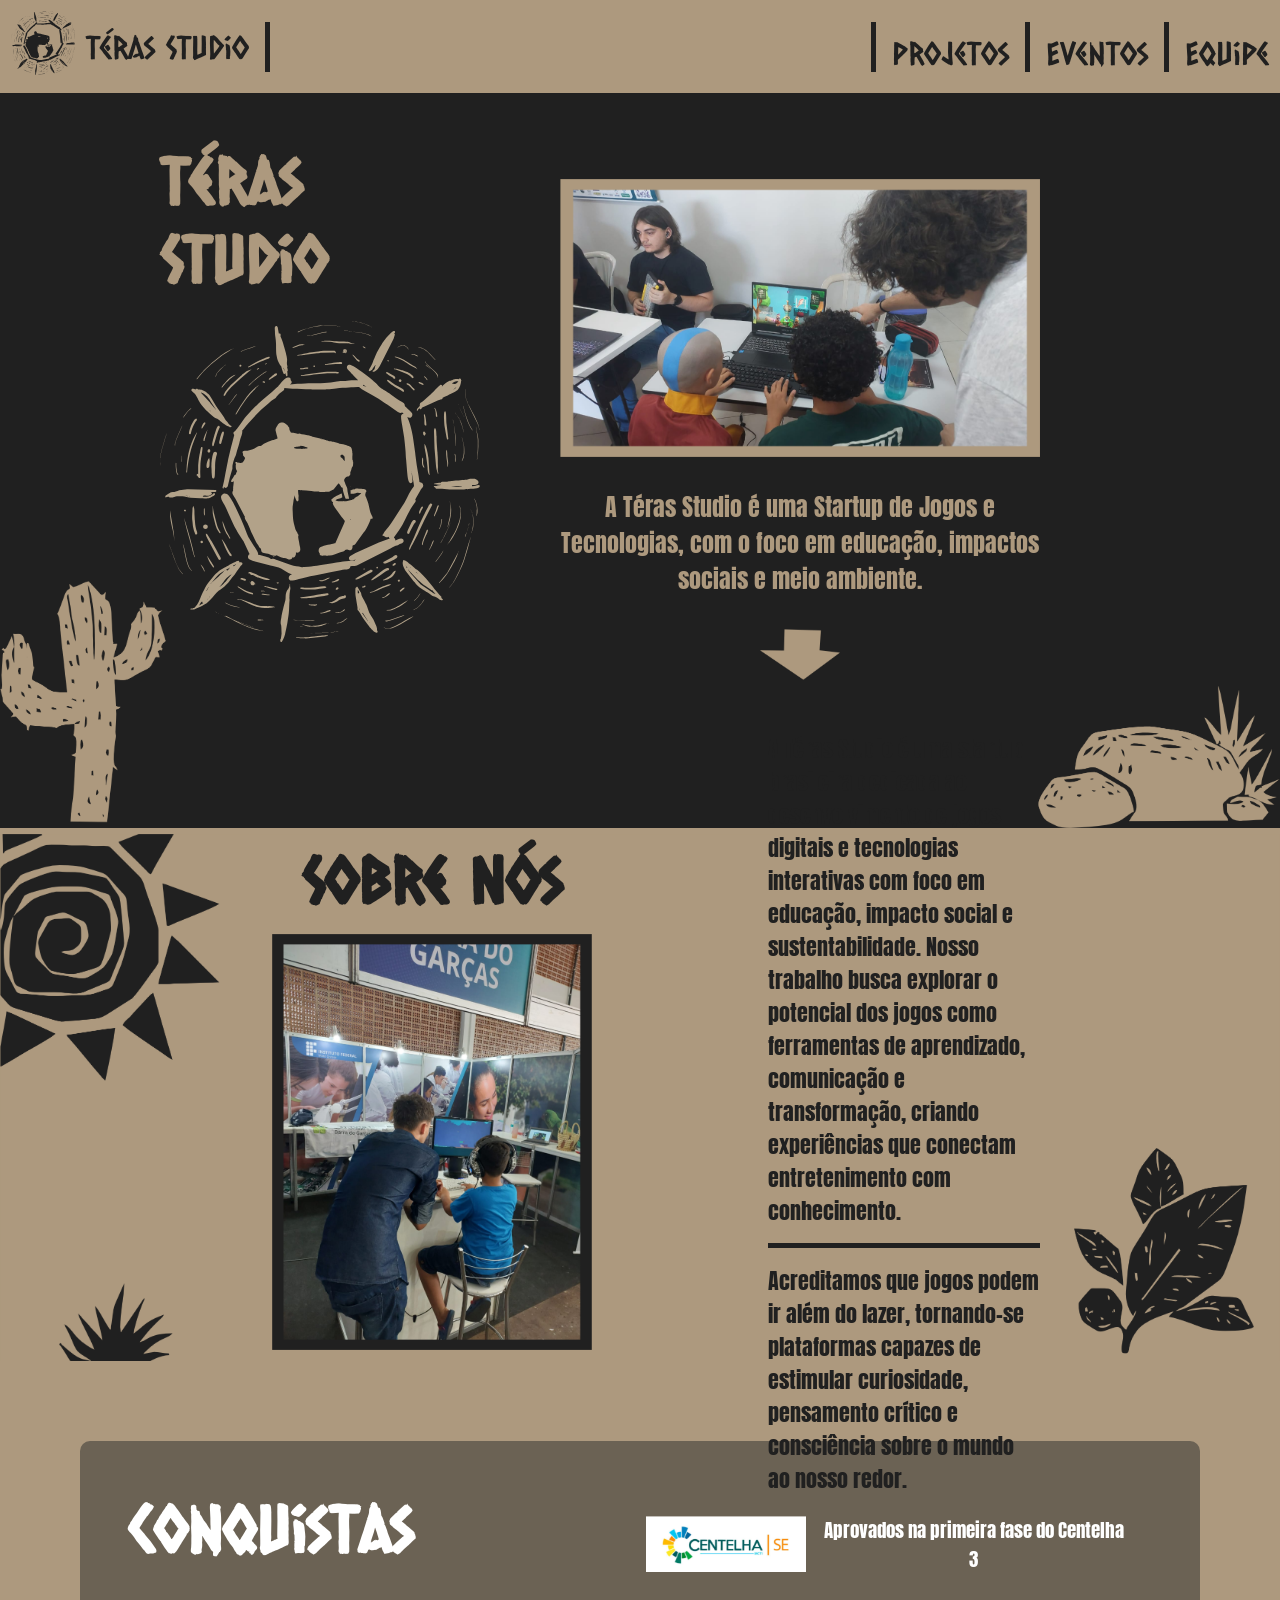
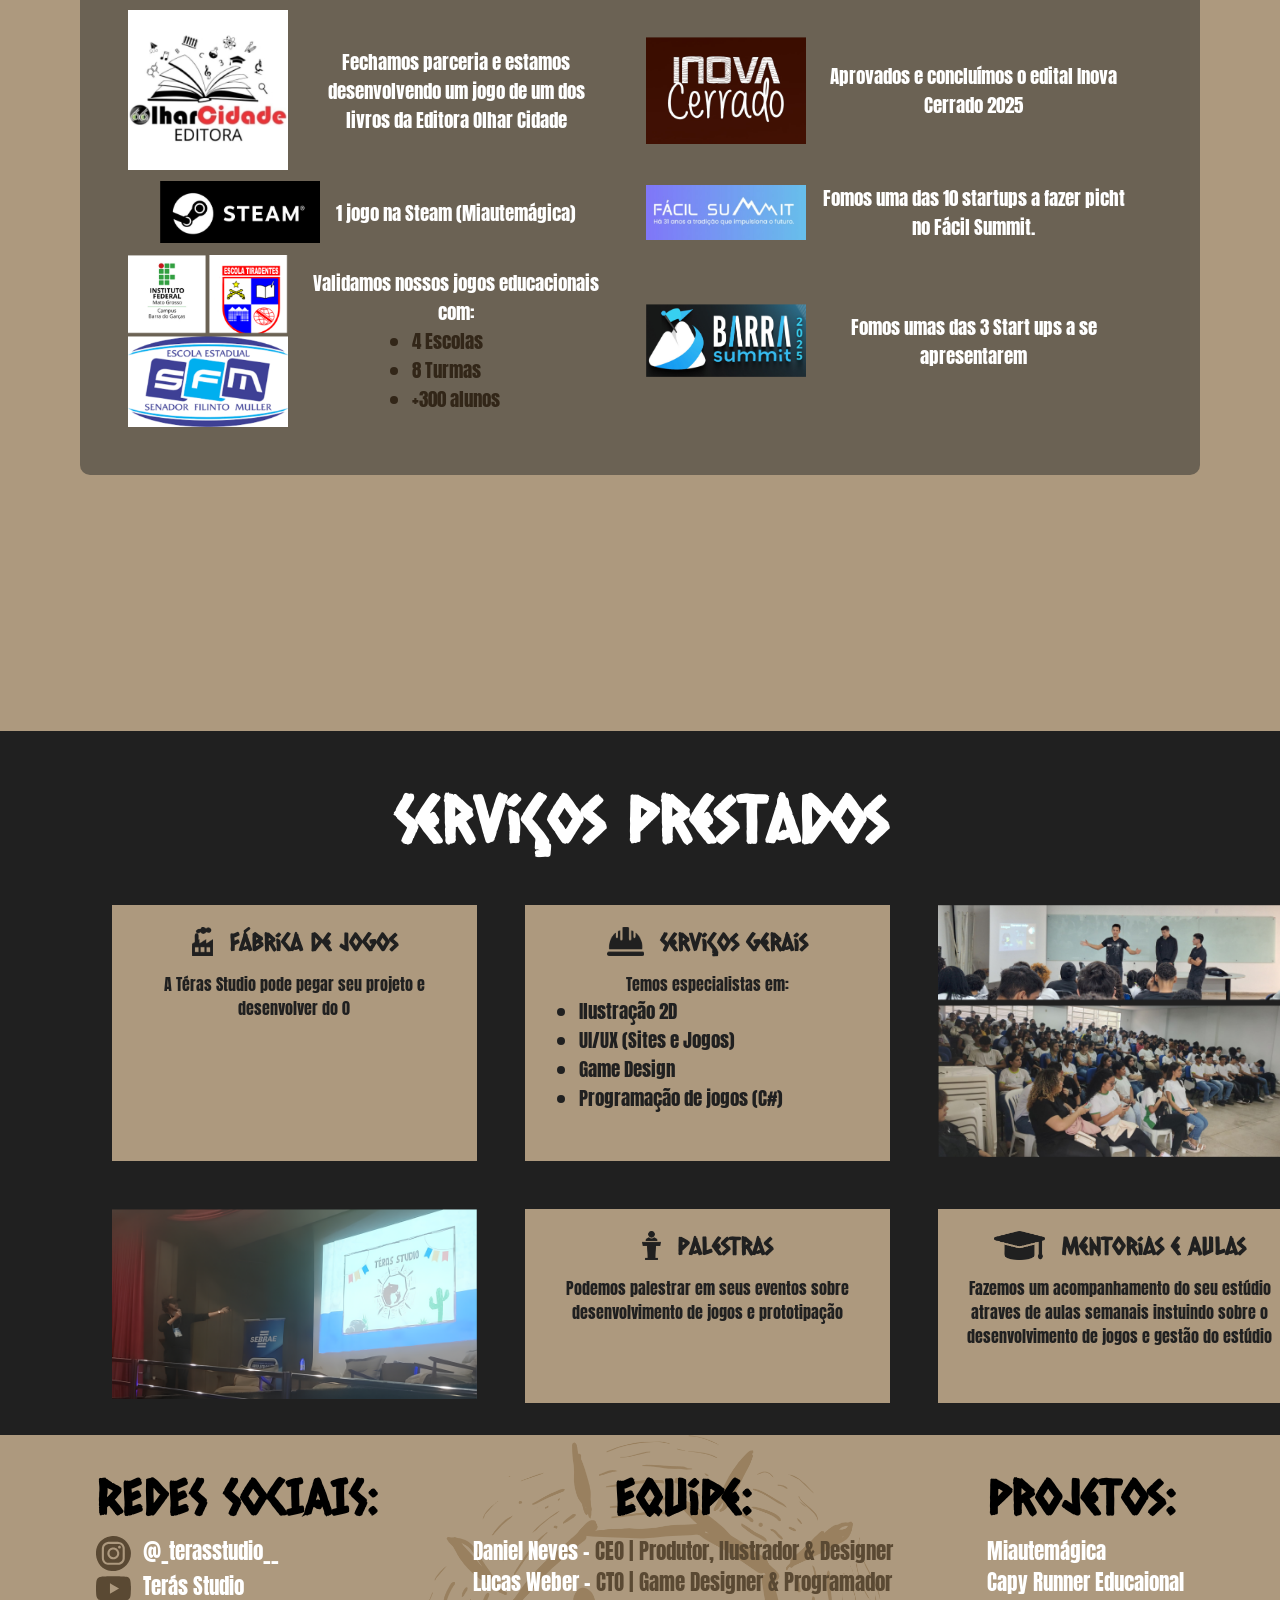
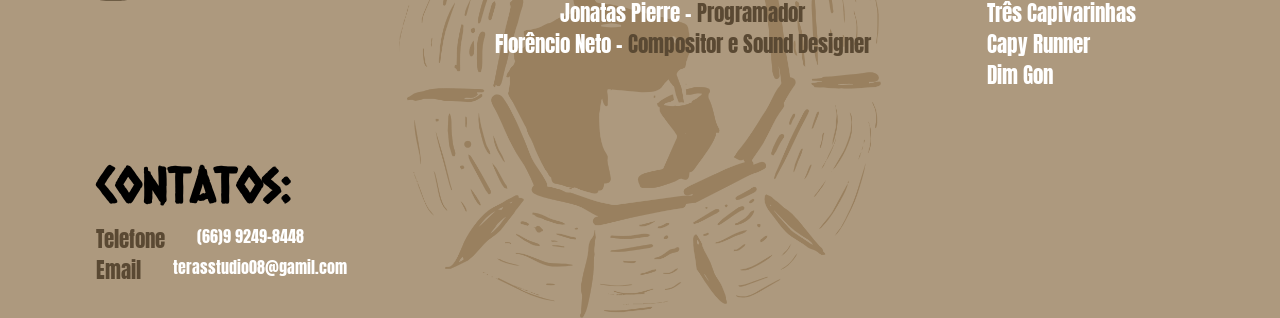
==== commit 19a2d4a2: "Revert "Merge pull request #1 from corazon261/main" This reverts commit 934d5323a35f821adfbf2ab2564a" ====
--- a/index.html
+++ b/index.html
@@ -21,11 +21,6 @@
                 <div class="navDiv" id="TerasNavTitle"></div>
             </div>
 
-            <button id="menuHamburger" aria-label="Abrir menu">
-                <span></span>
-                <span></span>
-                <span></span>
-            </button>
             <div id="navElement">
                 <div class="navDiv" ></div>
                 <a href="/Projetos/projetos.html">Projetos</a>
@@ -33,8 +28,6 @@
                 <a href="/Eventos/eventos.html">Eventos</a>
                 <div class="navDiv"></div>
                 <a href="/Equipe/equipe.html">Equipe</a>
-                <div class="navDiv"></div>
-                <a href="#faleConosco">Fale Conosco</a>
             </div>
         </nav>
 
@@ -82,178 +75,160 @@
             </div>
 
             <div id="home2Pag2">
-                <h1>Conquistas</h1>
-                <div id="conquistasCarousel">
-                    <button class="carrosselBtn" id="conquistasPrev">&#8249;</button>
-
-                    <div class="conquistaSlide ativo">
-                        <img src="img/Home/OlharCidade.png" alt="Olhar Cidade">
+                <div id="home2Pag2Container">
+                    <h1>Conquistas</h1>
+
+                    <div class="home2Pag2Item">
+                        <img src="img/Home/OlharCidade.png" alt="">
                         <p>Fechamos parceria e estamos desenvolvendo um jogo de um dos livros da Editora Olhar Cidade</p>
                     </div>
-                    <div class="conquistaSlide">
-                        <img src="img/Home/Steam.png" alt="Steam">
-                        <p>1 jogo na Steam (Miautemágica)</p>
-                    </div>
-                    <div class="conquistaSlide">
-                        <img src="img/Home/Escolas.png" alt="Escolas">
-                        <div class="conquistaTextLista">
-                            <p>Validamos nossos jogos educacionais com:</p>
+                    <div class="home2Pag2Item">
+                        <img src="img/Home/Steam.png" alt="">
+                        <p>1 jogo na Steam (Miautemágica) </p>
+                    </div>
+                    <div class="home2Pag2Item">
+                        <img src="img/Home/Escolas.png" alt="">
+                        <div id="home2Pag2ItemText">
+                            <p>Validamos nossos jogos educacionais com:</p> 
                             <ul>
                                 <li>4 Escolas</li>
                                 <li>8 Turmas</li>
                                 <li>+300 alunos</li>
                             </ul>
                         </div>
-                    </div>
-                    <div class="conquistaSlide">
-                        <img src="img/Home/Centelha.png" alt="Centelha">
+                        
+                    </div>
+                    <div class="home2Pag2Item">
+                        <img src="img/Home/Centelha.png" alt="">
                         <p>Aprovados na primeira fase do Centelha 3</p>
                     </div>
-                    <div class="conquistaSlide">
-                        <img src="img/Home/InovaCerrado.png" alt="Inova Cerrado">
+                    <div class="home2Pag2Item">
+                        <img src="img/Home/InovaCerrado.png" alt="">
                         <p>Aprovados e concluímos o edital Inova Cerrado 2025</p>
                     </div>
-                    <div class="conquistaSlide">
-                        <img src="img/Home/FacilSummit.png" alt="Fácil Summit">
-                        <p>Fomos uma das 10 startups a fazer pitch no Fácil Summit</p>
-                    </div>
-                    <div class="conquistaSlide">
-                        <img src="img/Home/BarraSummit.png" alt="Barra Summit">
-                        <p>Fomos uma das 3 startups a se apresentar no Barra Summit</p>
-                    </div>
-
-                    <button class="carrosselBtn" id="conquistasNext">&#8250;</button>
-                </div>
-                <div id="conquistasDots"></div>
+                    <div class="home2Pag2Item">
+                        <img src="img/Home/FacilSummit.png" alt="">
+                        <p>Fomos uma das 10 startups a fazer picht no Fácil Summit.</p>
+                    </div>
+                    <div class="home2Pag2Item">
+                        <img src="img/Home/BarraSummit.png" alt="">
+                        <p>Fomos umas das 3 Start ups a se apresentarem </p>
+                    </div>
+
+                </div>
             </div>
         </div>
         
         <!-- terceira página -->
         <div id="home3">
             <h1>Serviços Prestados</h1>
-            <div id="servicosCarousel">
-                <button class="carrosselBtn" id="servicosPrev">&#8249;</button>
-
-                <div class="servicoSlide ativo">
-                    <div class="home3Item">
-                        <div class="home3ItemTitle">
-                            <img src="img/Home/IconFabrica.png" alt="">
-                            <h2>Fábrica de Jogos</h2>
-                        </div>
-                        <p>A Téras Studio pode pegar seu projeto e desenvolver do 0</p>
-                    </div>
-                </div>
-
-                <div class="servicoSlide">
-                    <div class="home3Item">
-                        <div class="home3ItemTitle">
-                            <img src="img/Home/IconServico.png" alt="">
-                            <h2>Serviços Gerais</h2>
-                        </div>
-                        <p>Temos especialistas em:</p>
-                        <ul>
-                            <li>Ilustração 2D</li>
-                            <li>UI/UX (Sites e Jogos)</li>
-                            <li>Game Design</li>
-                            <li>Programação de jogos (C#)</li>
-                        </ul>
-                    </div>
-                </div>
-
-                <div class="servicoSlide">
-                    <div class="home3Item">
-                        <div class="home3ItemTitle">
-                            <img src="img/Home/IconPalestra.png" alt="">
-                            <h2>Palestras</h2>
-                        </div>
-                        <p>Podemos palestrar em seus eventos sobre desenvolvimento de jogos e prototipação</p>
-                    </div>
-                </div>
-
-                <div class="servicoSlide">
-                    <div class="home3Item">
-                        <div class="home3ItemTitle">
-                            <img src="img/Home/IconAulas.png" alt="">
-                            <h2>Mentorias e Aulas</h2>
-                        </div>
-                        <p>Fazemos um acompanhamento do seu estúdio através de aulas semanais instruindo sobre o desenvolvimento de jogos e gestão do estúdio</p>
-                    </div>
-                </div>
-
-                <div class="servicoSlide">
-                    <img class="servicoSlideImg" src="img/Home/LucasPalestraUFMT.png" alt="Lucas palestrando na UFMT">
-                </div>
-
-                <div class="servicoSlide">
-                    <img class="servicoSlideImg" src="img/Home/DanielBarraSummit.png" alt="Daniel no Barra Summit">
-                </div>
-
-                <button class="carrosselBtn" id="servicosNext">&#8250;</button>
-            </div>
-            <div id="servicosDots"></div>
-        </div>
-
-        <!-- Fale Conosco -->
-        <div id="faleConosco">
-            <h1>Fale Conosco</h1>
-            <div id="faleConoscoContainer">
-                <div class="contatoItem">
-                    <h2>Email</h2>
-                    <p>terasstudio08@gmail.com</p>
-                </div>
-                <div class="contatoItemDivisor"></div>
-                <div class="contatoItem">
-                    <h2>Telefone</h2>
-                    <p>(66) 9 9249-8448</p>
-                </div>
-                <div class="contatoItemDivisor"></div>
-                <div class="contatoItem">
-                    <h2>Instagram</h2>
-                    <a class="contatoSocial" href="https://www.instagram.com/_terasstudio__?igsh=emlpOHJmZ2s3c3p0">
-                        <img src="img/iconINSTA.svg" alt="Instagram">
-                        <span>@_terasstudio__</span>
-                    </a>
-                </div>
-                <div class="contatoItemDivisor"></div>
-                <div class="contatoItem">
-                    <h2>YouTube</h2>
-                    <a class="contatoSocial" href="https://youtube.com/@terasstudio412?si=KAAgz5SjvQIawoZe">
-                        <img src="img/iconYT.svg" alt="YouTube">
-                        <span>Terás Studio</span>
-                    </a>
-                </div>
-            </div>
-            <button id="btnAbrirForm">Enviar Mensagem</button>
-        </div>
-
-        <!-- Modal Fale Conosco -->
-        <div id="modalOverlay">
-            <div id="modal">
-                <button id="modalFechar">&times;</button>
-                <h2>Enviar Mensagem</h2>
-                <form id="faleConoscoForm">
-                    <div class="formGroup">
-                        <label for="formNome">Nome</label>
-                        <input type="text" id="formNome" placeholder="Seu nome" required>
-                    </div>
-                    <div class="formGroup">
-                        <label for="formEmail">Email</label>
-                        <input type="email" id="formEmail" placeholder="seu@email.com" required>
-                    </div>
-                    <div class="formGroup">
-                        <label for="formMensagem">Mensagem</label>
-                        <textarea id="formMensagem" placeholder="Sua mensagem..." rows="5" required></textarea>
-                    </div>
-                    <button type="submit" id="formBtn">Enviar</button>
-                </form>
+            <div id="home3Container">
+
+                <div class="home3Item">
+                    <div class="home3ItemTitle">
+                        <img src="img/Home/IconFabrica.png" alt="">
+                        <h2>Fábrica de Jogos</h2>
+                    </div>
+                    <p class="home3Itemlista">
+                        A Téras Studio pode pegar seu projeto e desenvolver do 0
+                    </p>
+                </div>
+
+                <div class="home3Item">
+                    <div class="home3ItemTitle">
+                        <img src="img/Home/IconServico.png" alt="">
+                        <h2>Serviços Gerais</h2>
+                    </div>
+                    <p>Temos especialistas em:</p>
+                    <ul>
+                        <li>Ilustração 2D</li>
+                        <li>UI/UX (Sites e Jogos)</li>
+                        <li>Game Design</li>
+                        <li>Programação de jogos (C#)</li>
+                    </ul>
+                </div>
+
+                <div class="home3ContainerItem">
+                    <img class="imgItem3" src="img/Home/LucasPalestraUFMT.png" alt="">
+                </div>
+
+                <div class="home3ContainerItem">
+                    <img class="imgItem3" src="img/Home/DanielBarraSummit.png" alt="">
+                </div>
+                
+
+
+                <div class="home3Item">
+                    <div class="home3ItemTitle">
+                        <img src="img/Home/IconPalestra.png" alt="">
+                        <h2>Palestras</h2>
+                    </div>
+                    <p>Podemos palestrar em seus eventos sobre desenvolvimento de jogos e prototipação</p>
+                </div>
+
+
+
+                <div class="home3Item">
+                    <div class="home3ItemTitle">
+                        <img src="img/Home/IconAulas.png" alt="">
+                        <h2>Mentorias e Aulas</h2>
+                    </div>
+                    <p>
+                        Fazemos um acompanhamento do seu estúdio atraves de aulas semanais
+                        instuindo sobre o desenvolvimento de jogos e gestão do estúdio
+                    </p>
+                </div>
+
             </div>
         </div>
 
         <!-- Rodapé -->
         <footer>
-            <div id="footerCopyright">
-                <p>© 2025 Téras Studio — Todos os direitos reservados</p>
-            </div>
+            <section id="infosContainer">
+                <div id="socialMediasContainer">
+                    <h2>REDES SOCIAIS:</h2>
+                    <a class="socialMedia" href="https://www.instagram.com/_terasstudio__?igsh=emlpOHJmZ2s3c3p0">
+                        <img src="img/iconINSTA.svg" alt="">
+                        <p>@_terasstudio__</p>
+                    </a>
+
+                    <a class="socialMedia" href="https://youtube.com/@terasstudio412?si=KAAgz5SjvQIawoZe">
+                        <img src="img/iconYT.svg" alt="">
+                        <p>Terás Studio</p>
+                    </a>
+                </div>
+
+                <div id="teamContainer">
+                    <h2>Equipe:</h2>
+                    <p>Daniel Neves - <span>CEO | Produtor, Ilustrador & Designer </span></p>
+                    <p>Lucas Weber - <span>CTO | Game Designer & Programador</span></p>
+                    <p>Jonatas Pierre - <span>Programador</span></p>
+                    <p>Florêncio Neto - <span>Compositor e Sound Designer</span></p>
+
+                </div>
+
+                <div id="projectsContainer">
+                    <h2>Projetos:</h2>
+                    <a href="1-Miautemagica/Miautemagica.html">Miautemágica</a>
+                    <a href="2-CapyRunnerEducacional/CapyRunnerEducacional.html">Capy Runner Educaional</a>
+                    <a href="3-TresCapivarinhas/TresCapivarinhas.html">Três Capivarinhas</a>
+                    <a href="4-CapyRunner/CapyRunnerIndex.html">Capy Runner</a>
+                    <a href="5-DimGon/DinGon.html">Dim Gon</a>
+
+                </div>
+            </section>
+
+            <section id="contacts">
+                <h2>Contatos:</h2>
+                <div class="contactsElement">
+                    <span>Telefone</span>
+                    <p>(66)9 9249-8448</p>
+                </div>
+                <div class="contactsElement">
+                    <span>Email</span>
+                    <p>terasstudio08@gamil.com</p>
+                </div>
+            </section>
         </footer>
     </body>
 </html>
--- a/style.css
+++ b/style.css
@@ -1,7 +1,6 @@
 *{
     margin: 0;
     padding: 0;
-    box-sizing: border-box;
 }
 @font-face {
     font-family:CaesarDressing;
@@ -14,17 +13,10 @@
 }
 html {
   scroll-behavior: smooth;
-  overflow-x: hidden;
-  width: 100%;
 }
 body{
     background-color: #202020;
-    overflow-x: hidden;
-    width: 100%;
-}
-img {
-    max-width: 100%;
-    height: auto;
+
 }
 body h1{
     font-family: CaesarDressing;
@@ -50,7 +42,8 @@
     justify-content: space-between;
     background-color: #AD997E;
     padding: 0.7rem;
-    position: relative;
+    
+
 }
 #navTeras{
     display: flex;
@@ -59,12 +52,10 @@
 }
 #navElement{
     display: flex;
-    align-items: center;
-    justify-content: center;
-}
-#menuHamburger {
-    display: none;
-}
+    align-items: end;
+    justify-content: center;
+}
+
 nav img{
     width: 4rem ;
     margin-right: 0.7rem;
@@ -137,13 +128,13 @@
     justify-content: space-between;
     gap: 1rem;
     background-color: #AD997E;
-    background-image: url('img/Home/Page2Background.png');
-    background-size: contain;
-    background-position: bottom;
+    background-image: url('img/Home/Page2Background.png'); 
+    background-size: contain; 
+    background-position: bottom; 
     background-repeat: no-repeat;
     padding: 2rem 15rem 2rem 7rem ;
     margin: 0;
-    min-height: 36.6vw;
+    height: 36.6vw;
 }
 #home2Pag1 h1{
     color: #202020;
@@ -171,139 +162,78 @@
     padding: 0 10rem 0 10rem ;
 }
 
-/*Home 2 - Page2 (Carrossel Conquistas)*/
+/*Home 2 - Page2*/
 #home2Pag2{
+    background-color: #AD997E;
+    height: 90vh;
+    padding: 5rem;
+}
+#home2Pag2 h1{
+    color: #fff;
+    padding-bottom: 2rem;
+}
+#home2Pag2 p{
+    color: #fff;
+    font-size: 1.2rem;
+}
+#home2Pag2Container{
+    display: grid;
+    grid-template-columns: 1fr 1fr; /* 2 colunas */
+    grid-template-rows: repeat(4, auto); /* até 4 linhas */
+    grid-auto-flow: column; /* preenche por coluna */
+    gap: 0.7rem;
+    border-radius: 10px;
     background-color: #6B6254;
-    padding: 3rem 5rem 4rem 5rem;
-    text-align: center;
-}
-#home2Pag2 h1{
-    color: #fff;
-    padding-bottom: 2rem;
-}
-#conquistasCarousel {
-    display: flex;
-    align-items: center;
-    justify-content: center;
+    padding: 3rem;
+}
+.home2Pag2Item{
+    display: flex;
+    justify-content: center;
+    align-items: center;
+    width: 30rem;
     gap: 1rem;
-    min-height: 12rem;
-}
-.conquistaSlide {
-    display: none;
-    align-items: center;
-    justify-content: center;
-    gap: 3rem;
-    flex: 1;
-}
-.conquistaSlide.ativo {
-    display: flex;
-}
-.conquistaSlide img {
+}
+#home2Pag2ItemText{
+        display: flex;
+    justify-content: center;
+    align-items: center;
+    flex-direction: column;
+}
+#home2 li{
+    color: #322618;
+    font-size: 1.2rem;
+    font-family: Anton;
+}
+.home2Pag2Item img{
     width: 10rem;
-    flex-shrink: 0;
-}
-.conquistaSlide p {
-    color: #fff;
-    font-size: 1.3rem;
-    text-align: left;
-}
-.conquistaTextLista {
-    display: flex;
-    flex-direction: column;
-    align-items: flex-start;
-    gap: 0.4rem;
-}
-.conquistaTextLista p {
-    color: #fff;
-    font-size: 1.3rem;
-    text-align: left;
-}
-#home2 li {
-    color: #322618;
-    font-size: 1.1rem;
-    font-family: Anton;
-    text-align: left;
-}
-.carrosselBtn {
-    background: none;
-    border: 2px solid #fff;
-    color: #fff;
-    font-size: 2.5rem;
-    cursor: pointer;
-    border-radius: 50%;
-    width: 3.5rem;
-    height: 3.5rem;
-    display: flex;
-    align-items: center;
-    justify-content: center;
-    flex-shrink: 0;
-    transition: background-color 0.2s;
-    padding-bottom: 0.15rem;
-}
-.carrosselBtn:hover {
-    background-color: rgba(255,255,255,0.25);
-}
-#conquistasDots {
-    display: flex;
-    justify-content: center;
-    gap: 0.6rem;
-    margin-top: 1.5rem;
-}
-.dot {
-    width: 0.75rem;
-    height: 0.75rem;
-    border-radius: 50%;
-    background-color: rgba(255,255,255,0.4);
-    cursor: pointer;
-    transition: background-color 0.2s, transform 0.2s;
-    border: none;
-}
-.dot.ativo {
-    background-color: #fff;
-    transform: scale(1.2);
-}
-/*Home 3 (Carrossel Serviços)*/
-#home3 {
-    padding: 0 5rem 4rem 5rem;
-}
+}
+/*Home 3*/
 #home3 h1{
     text-align: center;
     color: #fff;
-    margin: 3rem 0;
-}
-#servicosCarousel {
-    display: flex;
-    align-items: center;
-    justify-content: center;
-    gap: 1rem;
-    min-height: 20rem;
-}
-.servicoSlide {
-    display: none;
-    align-items: center;
-    justify-content: center;
-    flex: 1;
-}
-.servicoSlide.ativo {
-    display: flex;
-}
-.servicoSlideImg {
-    width: 100%;
-    max-width: 38rem;
-    height: auto;
-    border-radius: 4px;
+    margin: 3rem;
+}
+#home3 li{
+    color: #202020;
+    font-size: 1.2rem;
+    font-family: Anton;
+    margin-left: 2rem;
+}
+#home3Container{
+    display: grid;
+    grid-template-columns: repeat(3, 1fr); /* 3 colunas */
+    grid-template-rows: repeat(2, auto); /* 2 linhas */
+    gap: 3rem;
+    padding: 0 7rem 0 7rem;
 }
 .home3Item{
     background-color: #AD997E;
-    width: 100%;
-    max-width: 28rem;
-    padding: 1.8rem;
-    border-radius: 4px;
+    width: 20rem;
+    padding: 1.4rem;
 }
 .home3Item p{
     color: #202020;
     font-size: 1rem;
-    text-align: left;
 }
 .home3ItemTitle{
     display: flex;
@@ -313,26 +243,11 @@
     color: #202020;
     padding-bottom: 1rem;
 }
-.home3ItemTitle h2 {
-    color: #202020;
-    font-family: CaesarDressing;
-    font-size: 1.5rem;
-}
 .home3ItemTitle img{
     height: 1.8rem;
 }
-#home3 li{
-    color: #202020;
-    font-size: 1rem;
-    font-family: Anton;
-    margin-left: 2rem;
-    text-align: left;
-}
-#servicosDots {
-    display: flex;
-    justify-content: center;
-    gap: 0.6rem;
-    margin-top: 1.5rem;
+.imgItem3{
+    width: 22.8rem;
 }
 
 /*Footer*/
@@ -432,186 +347,6 @@
 .contactsElement{
     display: flex;
     gap: 2rem;
-}
-#footerCopyright {
-    text-align: center;
-    padding: 1rem 2rem;
-    border-top: 1px solid rgba(255,255,255,0.2);
-}
-#footerCopyright p {
-    font-family: Anton;
-    font-size: 0.85rem;
-    color: rgba(255,255,255,0.6);
-    text-align: center;
-}
-
-/*Fale Conosco*/
-#faleConosco {
-    padding: 4rem 5rem;
-    text-align: center;
-}
-#faleConosco > h1 {
-    margin-bottom: 2.5rem;
-}
-#faleConoscoContainer {
-    display: flex;
-    gap: 0;
-    justify-content: center;
-    align-items: center;
-    flex-wrap: wrap;
-    margin-bottom: 2.5rem;
-}
-.contatoItem {
-    display: flex;
-    flex-direction: column;
-    align-items: center;
-    gap: 0.6rem;
-    padding: 0 2.5rem;
-}
-.contatoItemDivisor {
-    background-color: #AD997E;
-    width: 3px;
-    height: 5rem;
-}
-.contatoItem h2 {
-    font-family: CaesarDressing;
-    font-size: 1.4rem;
-    color: #AD997E;
-}
-.contatoItem p {
-    color: #fff;
-    font-size: 1.1rem;
-    text-align: center;
-    font-family: Anton;
-}
-.contatoSocial {
-    display: flex;
-    align-items: center;
-    gap: 0.6rem;
-    text-decoration: none;
-    transition: transform 0.2s;
-}
-.contatoSocial:hover {
-    transform: scale(1.05);
-}
-.contatoSocial img {
-    width: 2rem;
-}
-.contatoSocial span {
-    font-family: Anton;
-    color: #fff;
-    font-size: 1.1rem;
-}
-#btnAbrirForm {
-    background-color: #AD997E;
-    border: none;
-    color: #202020;
-    cursor: pointer;
-    font-family: CaesarDressing;
-    font-size: 1.8rem;
-    padding: 0.8rem 3rem;
-    transition: background-color 0.2s, transform 0.2s;
-    margin-top: 1rem;
-}
-#btnAbrirForm:hover {
-    background-color: #fff;
-    transform: scale(1.03);
-}
-
-/*Modal*/
-#modalOverlay {
-    display: none;
-    position: fixed;
-    top: 0;
-    left: 0;
-    width: 100%;
-    height: 100%;
-    background-color: rgba(0, 0, 0, 0.75);
-    z-index: 1000;
-    justify-content: center;
-    align-items: center;
-}
-#modalOverlay.ativo {
-    display: flex;
-}
-#modal {
-    background-color: #2A2A2A;
-    border: 2px solid #AD997E;
-    border-radius: 8px;
-    padding: 2.5rem;
-    width: 90%;
-    max-width: 35rem;
-    position: relative;
-    max-height: 90vh;
-    overflow-y: auto;
-}
-#modal h2 {
-    font-family: CaesarDressing;
-    color: #AD997E;
-    font-size: 2rem;
-    margin-bottom: 1.5rem;
-}
-#modalFechar {
-    position: absolute;
-    top: 0.8rem;
-    right: 1.2rem;
-    background: none;
-    border: none;
-    color: #AD997E;
-    font-size: 2.2rem;
-    cursor: pointer;
-    line-height: 1;
-    font-family: Anton;
-}
-#modalFechar:hover {
-    color: #fff;
-}
-#faleConoscoForm {
-    display: flex;
-    flex-direction: column;
-    gap: 1.2rem;
-}
-.formGroup {
-    display: flex;
-    flex-direction: column;
-    gap: 0.4rem;
-}
-.formGroup label {
-    font-family: CaesarDressing;
-    color: #AD997E;
-    font-size: 1.2rem;
-}
-.formGroup input,
-.formGroup textarea {
-    background-color: #202020;
-    border: 2px solid #AD997E;
-    border-radius: 4px;
-    color: #fff;
-    font-family: Anton;
-    font-size: 1rem;
-    padding: 0.7rem 1rem;
-    outline: none;
-    resize: vertical;
-    width: 100%;
-    box-sizing: border-box;
-}
-.formGroup input:focus,
-.formGroup textarea:focus {
-    border-color: #fff;
-}
-#formBtn {
-    background-color: #AD997E;
-    border: none;
-    color: #202020;
-    cursor: pointer;
-    font-family: CaesarDressing;
-    font-size: 1.5rem;
-    padding: 0.7rem 2rem;
-    align-self: flex-end;
-    transition: background-color 0.2s;
-}
-#formBtn:hover {
-    background-color: #fff;
 }
 
 /*Animações*/
@@ -633,62 +368,19 @@
 
 /*Responsividade Celular*/
 @media (max-width: 768px){
-    /*Nav Menu - Hamburger*/
+      /*Nav Menu*/
     #TerasNavTitle{
         display: none;
     }
-    #menuHamburger {
-        display: flex;
-        flex-direction: column;
-        gap: 5px;
-        background: none;
-        border: none;
-        cursor: pointer;
-        padding: 6px;
-    }
-    #menuHamburger span {
-        display: block;
-        width: 26px;
-        height: 3px;
-        background-color: #202020;
-        border-radius: 3px;
-        transition: transform 0.3s, opacity 0.3s;
-    }
-    #menuHamburger.aberto span:nth-child(1) {
-        transform: rotate(45deg) translate(5.5px, 5.5px);
-    }
-    #menuHamburger.aberto span:nth-child(2) {
-        opacity: 0;
-    }
-    #menuHamburger.aberto span:nth-child(3) {
-        transform: rotate(-45deg) translate(5.5px, -5.5px);
-    }
-    #navElement {
-        display: none;
-        position: absolute;
-        top: 100%;
-        left: 0;
-        right: 0;
-        flex-direction: column;
-        align-items: center;
-        background-color: #AD997E;
-        padding: 0.8rem 0;
-        gap: 0.8rem;
-        z-index: 100;
-        box-shadow: 0 6px 12px rgba(0,0,0,0.35);
-    }
-    #navElement.aberto {
-        display: flex;
-    }
-    .navDiv {
-        display: none;
-    }
-    nav a {
-        font-size: 1.3rem;
-        padding: 0.2rem 1rem;
+    nav a{
+        font-size: 1.2rem;
+        padding-bottom: 0.8rem;
     }
     #homeContainer{
         flex-direction: column;
+    }
+    .navDiv{
+    margin: 0 0.5rem 0 0.5rem;
     }
     /*Home1*/
     #home1{
@@ -712,9 +404,8 @@
     #home2Pag1{
         background-image: none;
         flex-direction: column;
-        padding: 2rem 1rem 3rem 1rem;
-        height: auto;
-        min-height: unset;
+        padding: 2rem 1rem 2rem 1rem ;
+        height: 80vw;
     }
     #home2Pag1 h1{
         font-size: 2rem;
@@ -731,7 +422,7 @@
     /*Home 2 - Page2*/
     #home2Pag2{
         height: auto;
-        padding: 2rem 1rem;
+        padding: 100vh 1rem 1rem 1rem;
     }
     #home2Pag2 h1{
         font-size: 2.5rem;
@@ -740,59 +431,41 @@
     #home2Pag2 p{
         font-size: 1.2rem;
     }
-    /*Carrossel Conquistas Mobile*/
-    #home2Pag2 {
-        padding: 2rem 0.5rem 2.5rem 0.5rem;
-    }
-    #conquistasCarousel {
-        gap: 0.3rem;
-    }
-    .conquistaSlide {
-        flex-direction: column;
-        gap: 1rem;
-        padding: 0 0.5rem;
-    }
-    .conquistaSlide p,
-    .conquistaTextLista p {
-        text-align: center;
-        font-size: 1rem;
-    }
-    .conquistaTextLista {
-        align-items: center;
-    }
-    .conquistaSlide img {
+    #home2Pag2Container{
+        grid-template-columns: 1fr; /* 1 colunas */
+        grid-template-rows: repeat(7); /* até 4 linhas */
+        grid-auto-flow: row; /* preenche por coluna */
+        padding: 1rem;
+    }
+    .home2Pag2Item{
+        width: 20rem;
+    }
+    .home2Pag2Item img{
         width: 7rem;
     }
-    .carrosselBtn {
-        width: 2.5rem;
-        height: 2.5rem;
-        font-size: 1.8rem;
-    }
-    #home2 li {
-        font-size: 1rem;
-    }
-    /*Home 3 - Carrossel Serviços Mobile*/
-    #home3 {
-        padding: 0 0.5rem 3rem 0.5rem;
-    }
+    #home2 li{
+    font-size: 1rem;
+    }
+    /*Home 3*/
     #home3 h1{
         font-size: 2rem;
-        margin: 2rem 0;
-    }
-    #servicosCarousel {
-        gap: 0.3rem;
-        min-height: 14rem;
-    }
-    .servicoSlide {
-        flex-direction: column;
-        padding: 0 0.5rem;
-    }
-    .home3Item {
-        max-width: 100%;
+        margin: 3rem 1rem 3rem 1rem;
+    }
+    #home3Container{
+        grid-template-columns: 1fr; /* 1 coluna */
+        grid-template-rows: repeat(auto);
+        gap: 2rem;
+        padding: 0 1rem 0 1rem;
+    }
+    .home3Item{
+        width: 20rem;
         padding: 1.2rem;
     }
-    .servicoSlideImg {
-        max-width: 100%;
+    .home3ItemTitle img{
+        height: 1.8rem;
+    }
+    .imgItem3{
+        width: 22.4rem;
     }
       /*Footer*/
     footer {
@@ -831,84 +504,11 @@
         font-size: 2rem;
     }
     #contacts span, #contacts p{
-        font-size: 0.8rem;
-    }
-    /*Fale Conosco Mobile*/
-    #faleConosco {
-        padding: 2.5rem 1rem;
-    }
-    #faleConosco > h1 {
-        font-size: 2rem;
-    }
-    #faleConoscoContainer {
-        flex-direction: column;
-        gap: 1.2rem;
-    }
-    .contatoItemDivisor {
-        width: 5rem;
-        height: 3px;
-    }
-    .contatoItem {
-        padding: 0;
-    }
-    #btnAbrirForm {
-        font-size: 1.4rem;
-        padding: 0.7rem 2rem;
+            font-size: 0.8rem;
+
     }
 }
 /*Responsividade Tablet*/
-@media (min-width: 769px) and (max-width: 1024px){
-    /*Nav*/
-    nav a {
-        font-size: 1.4rem;
-    }
-    .navDiv {
-        margin: 0 0.6rem;
-    }
-    /*Home 1*/
-    #home1 {
-        padding: 3rem 3rem;
-    }
-    #home1_1 {
-        width: auto;
-    }
-    #home1_2 {
-        width: auto;
-        margin: 0 2rem;
-    }
-    #playTestGiroImg {
-        width: 22rem;
-    }
-    /*Home 2 - Page1*/
-    #home2Pag1 {
-        padding: 2rem 4rem;
-        min-height: unset;
-        height: auto;
-    }
-    #home2Pag1Cont1 {
-        padding: 0 3rem;
-    }
-    /*Home 2 - Page2*/
-    #home2Pag2 {
-        padding: 3rem 2rem 4rem 2rem;
-    }
-    /*Home 3*/
-    #home3Container {
-        grid-template-columns: repeat(2, 1fr);
-        padding: 0 3rem;
-        gap: 2rem;
-    }
-    .home3Item {
-        width: auto;
-    }
-    .imgItem3 {
-        width: 100%;
-    }
-    /*Footer*/
-    #infosContainer {
-        padding: 2rem 3rem;
-    }
-    #contacts {
-        padding: 1.5rem 3rem;
-    }
+@media (max-width: 1024px){
+    
 }
